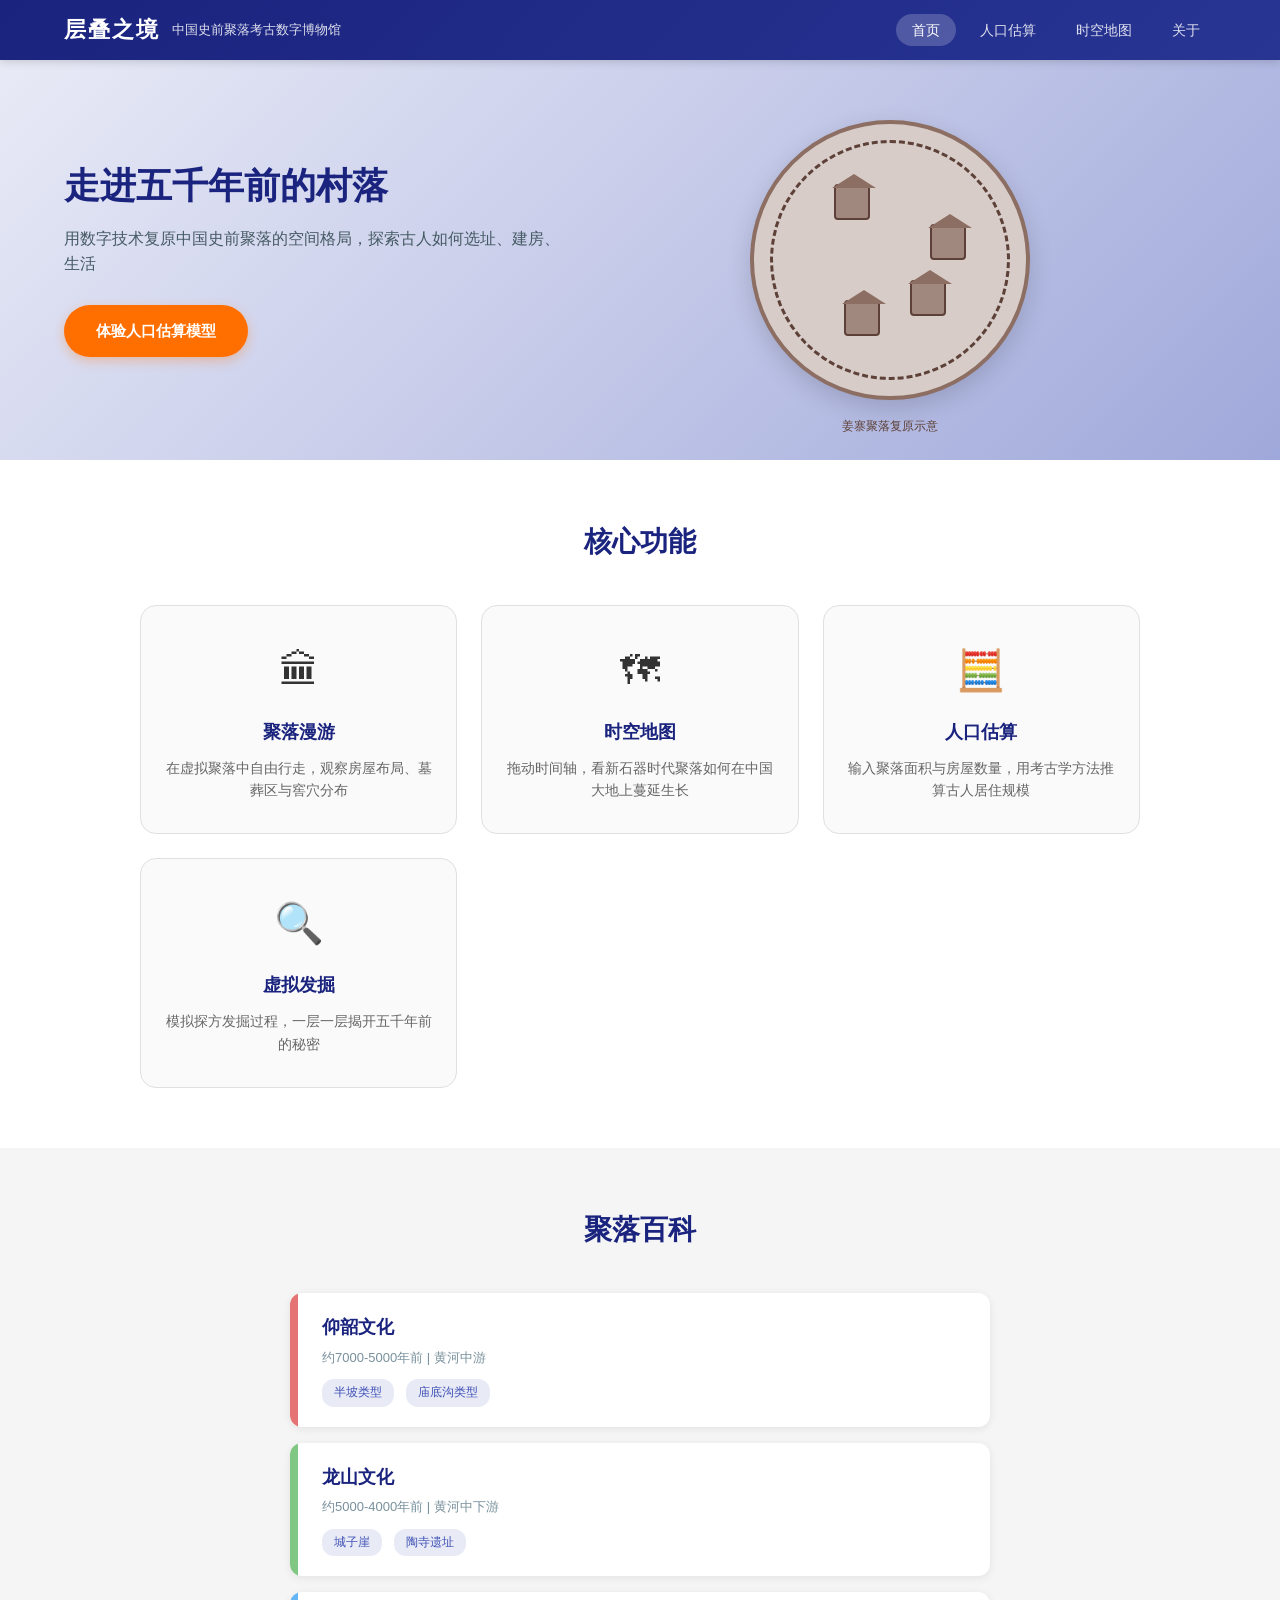
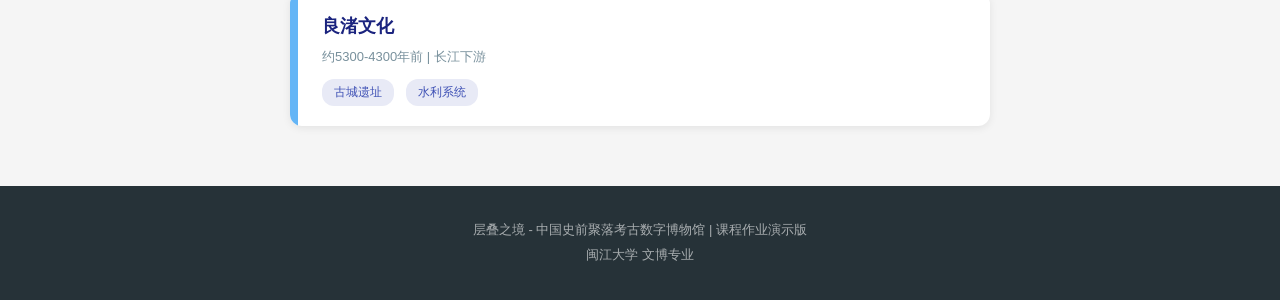
==== index.html @ 1d3eeca7 "Add files via upload 上传完整网站文件10.12" ====
<!DOCTYPE html>
<html lang="zh-CN">
<head>
    <meta charset="UTF-8">
    <meta name="viewport" content="width=device-width, initial-scale=1.0">
    <title>层叠之境 - 中国史前聚落考古数字博物馆</title>
    <link rel="stylesheet" href="style.css">
</head>
<body>
    <nav class="navbar">
        <div class="nav-brand">
            <span class="logo">层叠之境</span>
            <span class="subtitle">中国史前聚落考古数字博物馆</span>
        </div>
        <ul class="nav-menu">
            <li><a href="index.html" class="active">首页</a></li>
            <li><a href="calculator.html">人口估算</a></li>
            <li><a href="map.html">时空地图</a></li>
            <li><a href="about.html">关于</a></li>
        </ul>
    </nav>

    <header class="hero">
        <div class="hero-content">
            <h1>走进五千年前的村落</h1>
            <p>用数字技术复原中国史前聚落的空间格局，探索古人如何选址、建房、生活</p>
            <a href="calculator.html" class="btn-primary">体验人口估算模型</a>
        </div>
        <div class="hero-visual">
            <div class="settlement-preview">
                <div class="house h1"></div>
                <div class="house h2"></div>
                <div class="house h3"></div>
                <div class="house h4"></div>
                <div class="moat"></div>
                <div class="label">姜寨聚落复原示意</div>
            </div>
        </div>
    </header>

    <section class="features">
        <h2>核心功能</h2>
        <div class="feature-grid">
            <div class="feature-card">
                <div class="feature-icon">&#x1F3DB;</div>
                <h3>聚落漫游</h3>
                <p>在虚拟聚落中自由行走，观察房屋布局、墓葬区与窖穴分布</p>
            </div>
            <div class="feature-card">
                <div class="feature-icon">&#x1F5FA;</div>
                <h3>时空地图</h3>
                <p>拖动时间轴，看新石器时代聚落如何在中国大地上蔓延生长</p>
            </div>
            <div class="feature-card">
                <div class="feature-icon">&#x1F9EE;</div>
                <h3>人口估算</h3>
                <p>输入聚落面积与房屋数量，用考古学方法推算古人居住规模</p>
            </div>
            <div class="feature-card">
                <div class="feature-icon">&#x1F50D;</div>
                <h3>虚拟发掘</h3>
                <p>模拟探方发掘过程，一层一层揭开五千年前的秘密</p>
            </div>
        </div>
    </section>

    <section class="encyclopedia">
        <h2>聚落百科</h2>
        <div class="culture-list">
            <div class="culture-item">
                <div class="culture-color" style="background:#E57373"></div>
                <div class="culture-info">
                    <h4>仰韶文化</h4>
                    <p>约7000-5000年前 | 黄河中游</p>
                    <span class="tag">半坡类型</span>
                    <span class="tag">庙底沟类型</span>
                </div>
            </div>
            <div class="culture-item">
                <div class="culture-color" style="background:#81C784"></div>
                <div class="culture-info">
                    <h4>龙山文化</h4>
                    <p>约5000-4000年前 | 黄河中下游</p>
                    <span class="tag">城子崖</span>
                    <span class="tag">陶寺遗址</span>
                </div>
            </div>
            <div class="culture-item">
                <div class="culture-color" style="background:#64B5F6"></div>
                <div class="culture-info">
                    <h4>良渚文化</h4>
                    <p>约5300-4300年前 | 长江下游</p>
                    <span class="tag">古城遗址</span>
                    <span class="tag">水利系统</span>
                </div>
            </div>
        </div>
    </section>

    <footer class="footer">
        <p>层叠之境 - 中国史前聚落考古数字博物馆 | 课程作业演示版</p>
        <p>闽江大学 文博专业</p>
    </footer>

    <script src="main.js"></script>
</body>
</html>
---- style.css ----
/* ===== 基础重置 ===== */
* {
    margin: 0;
    padding: 0;
    box-sizing: border-box;
}

body {
    font-family: -apple-system, BlinkMacSystemFont, "Segoe UI", "PingFang SC", "Hiragino Sans GB", "Microsoft YaHei", sans-serif;
    background: #f5f5f5;
    color: #333;
    line-height: 1.6;
}

/* ===== 导航栏 ===== */
.navbar {
    background: linear-gradient(135deg, #1a237e 0%, #283593 100%);
    color: white;
    padding: 0 5%;
    display: flex;
    justify-content: space-between;
    align-items: center;
    height: 60px;
    position: sticky;
    top: 0;
    z-index: 100;
    box-shadow: 0 2px 8px rgba(0,0,0,0.15);
}

.nav-brand {
    display: flex;
    align-items: center;
    gap: 12px;
}

.logo {
    font-size: 22px;
    font-weight: 700;
    letter-spacing: 2px;
}

.subtitle {
    font-size: 13px;
    opacity: 0.85;
    font-weight: 400;
}

.nav-menu {
    display: flex;
    list-style: none;
    gap: 8px;
}

.nav-menu a {
    color: rgba(255,255,255,0.85);
    text-decoration: none;
    padding: 8px 16px;
    border-radius: 20px;
    font-size: 14px;
    transition: all 0.3s;
}

.nav-menu a:hover,
.nav-menu a.active {
    background: rgba(255,255,255,0.2);
    color: white;
}

/* ===== 首页横幅 ===== */
.hero {
    background: linear-gradient(135deg, #e8eaf6 0%, #c5cae9 50%, #9fa8da 100%);
    padding: 60px 5%;
    display: flex;
    justify-content: space-between;
    align-items: center;
    min-height: 400px;
}

.hero-content {
    flex: 1;
    max-width: 500px;
}

.hero-content h1 {
    font-size: 36px;
    color: #1a237e;
    margin-bottom: 16px;
    line-height: 1.3;
}

.hero-content p {
    font-size: 16px;
    color: #455a64;
    margin-bottom: 28px;
}

.btn-primary {
    display: inline-block;
    background: #ff6f00;
    color: white;
    padding: 14px 32px;
    border-radius: 30px;
    text-decoration: none;
    font-size: 15px;
    font-weight: 600;
    transition: all 0.3s;
    box-shadow: 0 4px 12px rgba(255,111,0,0.3);
}

.btn-primary:hover {
    background: #e65100;
    transform: translateY(-2px);
    box-shadow: 0 6px 16px rgba(255,111,0,0.4);
}

/* 聚落预览图 */
.hero-visual {
    flex: 1;
    display: flex;
    justify-content: center;
}

.settlement-preview {
    width: 280px;
    height: 280px;
    background: #d7ccc8;
    border-radius: 50%;
    position: relative;
    border: 4px solid #8d6e63;
    box-shadow: 0 8px 24px rgba(0,0,0,0.15);
}

.moat {
    position: absolute;
    width: 240px;
    height: 240px;
    border: 3px dashed #5d4037;
    border-radius: 50%;
    top: 50%;
    left: 50%;
    transform: translate(-50%, -50%);
}

.house {
    position: absolute;
    width: 36px;
    height: 36px;
    background: #a1887f;
    border-radius: 4px;
    border: 2px solid #5d4037;
}

.house::after {
    content: '';
    position: absolute;
    top: -12px;
    left: -4px;
    width: 0;
    height: 0;
    border-left: 22px solid transparent;
    border-right: 22px solid transparent;
    border-bottom: 14px solid #8d6e63;
}

.h1 { top: 60px; left: 80px; }
.h2 { top: 100px; right: 60px; }
.h3 { bottom: 80px; right: 80px; }
.h4 { bottom: 60px; left: 90px; }

.label {
    position: absolute;
    bottom: -40px;
    left: 50%;
    transform: translateX(-50%);
    font-size: 12px;
    color: #5d4037;
    white-space: nowrap;
}

/* ===== 特色功能 ===== */
.features {
    padding: 60px 5%;
    background: white;
}

.features h2 {
    text-align: center;
    font-size: 28px;
    color: #1a237e;
    margin-bottom: 40px;
}

.feature-grid {
    display: grid;
    grid-template-columns: repeat(auto-fit, minmax(240px, 1fr));
    gap: 24px;
    max-width: 1000px;
    margin: 0 auto;
}

.feature-card {
    background: #fafafa;
    border-radius: 16px;
    padding: 32px 24px;
    text-align: center;
    transition: all 0.3s;
    border: 1px solid #e0e0e0;
}

.feature-card:hover {
    transform: translateY(-4px);
    box-shadow: 0 8px 24px rgba(0,0,0,0.1);
}

.feature-icon {
    font-size: 40px;
    margin-bottom: 16px;
}

.feature-card h3 {
    font-size: 18px;
    color: #1a237e;
    margin-bottom: 10px;
}

.feature-card p {
    font-size: 14px;
    color: #666;
}

/* ===== 聚落百科 ===== */
.encyclopedia {
    padding: 60px 5%;
    background: #f5f5f5;
}

.encyclopedia h2 {
    text-align: center;
    font-size: 28px;
    color: #1a237e;
    margin-bottom: 40px;
}

.culture-list {
    max-width: 700px;
    margin: 0 auto;
    display: flex;
    flex-direction: column;
    gap: 16px;
}

.culture-item {
    display: flex;
    background: white;
    border-radius: 12px;
    overflow: hidden;
    box-shadow: 0 2px 8px rgba(0,0,0,0.08);
}

.culture-color {
    width: 8px;
    min-height: 100%;
}

.culture-info {
    padding: 20px 24px;
    flex: 1;
}

.culture-info h4 {
    font-size: 18px;
    color: #1a237e;
    margin-bottom: 6px;
}

.culture-info p {
    font-size: 13px;
    color: #78909c;
    margin-bottom: 10px;
}

.tag {
    display: inline-block;
    background: #e8eaf6;
    color: #3f51b5;
    padding: 4px 12px;
    border-radius: 12px;
    font-size: 12px;
    margin-right: 8px;
}

/* ===== 页脚 ===== */
.footer {
    background: #263238;
    color: rgba(255,255,255,0.6);
    text-align: center;
    padding: 30px 5%;
    font-size: 13px;
}

.footer p {
    margin: 4px 0;
}

/* ===== 计算器页面 ===== */
.calculator-page {
    padding: 40px 5%;
    max-width: 1200px;
    margin: 0 auto;
}

.calc-header {
    text-align: center;
    margin-bottom: 40px;
}

.calc-header h1 {
    font-size: 28px;
    color: #1a237e;
    margin-bottom: 10px;
}

.calc-header p {
    color: #78909c;
    font-size: 15px;
}

.calc-container {
    display: grid;
    grid-template-columns: 1fr 1.5fr;
    gap: 32px;
}

.input-panel,
.result-panel {
    background: white;
    border-radius: 16px;
    padding: 28px;
    box-shadow: 0 2px 12px rgba(0,0,0,0.08);
}

.input-panel h3,
.result-panel h3 {
    font-size: 18px;
    color: #1a237e;
    margin-bottom: 20px;
    padding-bottom: 12px;
    border-bottom: 2px solid #e8eaf6;
}

.input-group {
    margin-bottom: 20px;
}

.input-group label {
    display: block;
    font-size: 14px;
    color: #455a64;
    margin-bottom: 6px;
    font-weight: 500;
}

.input-group input {
    width: 100%;
    padding: 12px 16px;
    border: 2px solid #e0e0e0;
    border-radius: 10px;
    font-size: 15px;
    transition: border-color 0.3s;
}

.input-group input:focus {
    outline: none;
    border-color: #3f51b5;
}

.hint {
    display: block;
    font-size: 12px;
    color: #9e9e9e;
    margin-top: 4px;
}

.btn-calculate,
.btn-reset {
    width: 100%;
    padding: 14px;
    border: none;
    border-radius: 10px;
    font-size: 15px;
    font-weight: 600;
    cursor: pointer;
    transition: all 0.3s;
    margin-bottom: 10px;
}

.btn-calculate {
    background: #ff6f00;
    color: white;
}

.btn-calculate:hover {
    background: #e65100;
}

.btn-reset {
    background: #eceff1;
    color: #546e7a;
}

.btn-reset:hover {
    background: #cfd8dc;
}

/* 结果卡片 */
.result-cards {
    display: grid;
    grid-template-columns: repeat(3, 1fr);
    gap: 16px;
    margin-bottom: 24px;
}

.result-card {
    background: #f5f5f5;
    border-radius: 12px;
    padding: 20px;
    text-align: center;
}

.result-card.main {
    background: linear-gradient(135deg, #3f51b5, #5c6bc0);
    color: white;
}

.result-label {
    font-size: 12px;
    opacity: 0.8;
    margin-bottom: 8px;
}

.result-value {
    font-size: 32px;
    font-weight: 700;
    margin-bottom: 4px;
}

.result-unit {
    font-size: 13px;
    opacity: 0.7;
}

/* 方法对比表 */
.method-comparison {
    margin-bottom: 24px;
}

.method-comparison h4 {
    font-size: 15px;
    color: #1a237e;
    margin-bottom: 12px;
}

.compare-table {
    width: 100%;
    border-collapse: collapse;
    font-size: 13px;
}

.compare-table th,
.compare-table td {
    padding: 10px 12px;
    text-align: left;
    border-bottom: 1px solid #e0e0e0;
}

.compare-table th {
    background: #e8eaf6;
    color: #1a237e;
    font-weight: 600;
}

.compare-table td.highlight {
    color: #ff6f00;
    font-weight: 700;
}

/* 参考案例 */
.reference-info h4 {
    font-size: 15px;
    color: #1a237e;
    margin-bottom: 12px;
}

.case-item {
    background: #fafafa;
    padding: 14px 16px;
    border-radius: 10px;
    margin-bottom: 10px;
    font-size: 13px;
    line-height: 1.8;
}

.case-item strong {
    color: #1a237e;
}

/* ===== 地图页面 ===== */
.map-page {
    padding: 40px 5%;
}

.map-header {
    text-align: center;
    margin-bottom: 30px;
}

.map-header h1 {
    font-size: 28px;
    color: #1a237e;
    margin-bottom: 10px;
}

.map-header p {
    color: #78909c;
}

.map-container {
    display: grid;
    grid-template-columns: 1fr 200px;
    gap: 20px;
    max-width: 1200px;
    margin: 0 auto;
}

.timeline-control {
    grid-column: 1 / -1;
    background: white;
    padding: 20px 24px;
    border-radius: 12px;
    box-shadow: 0 2px 8px rgba(0,0,0,0.08);
}

.timeline-control label {
    display: block;
    font-size: 16px;
    color: #1a237e;
    font-weight: 600;
    margin-bottom: 12px;
}

#timeline {
    width: 100%;
    height: 8px;
    -webkit-appearance: none;
    appearance: none;
    background: #e0e0e0;
    border-radius: 4px;
    outline: none;
}

#timeline::-webkit-slider-thumb {
    -webkit-appearance: none;
    width: 24px;
    height: 24px;
    background: #3f51b5;
    border-radius: 50%;
    cursor: pointer;
}

.timeline-labels {
    display: flex;
    justify-content: space-between;
    margin-top: 8px;
    font-size: 12px;
    color: #78909c;
}

.map-view {
    height: 500px;
    border-radius: 12px;
    box-shadow: 0 2px 8px rgba(0,0,0,0.08);
    background: #e3f2fd;
}

.map-legend {
    background: white;
    padding: 20px;
    border-radius: 12px;
    box-shadow: 0 2px 8px rgba(0,0,0,0.08);
    height: fit-content;
}

.map-legend h4 {
    font-size: 15px;
    color: #1a237e;
    margin-bottom: 16px;
}

.legend-item {
    display: flex;
    align-items: center;
    gap: 10px;
    margin-bottom: 12px;
    font-size: 13px;
}

.legend-dot {
    width: 14px;
    height: 14px;
    border-radius: 50%;
}

.site-info {
    grid-column: 1 / -1;
    background: white;
    padding: 24px;
    border-radius: 12px;
    box-shadow: 0 2px 8px rgba(0,0,0,0.08);
    margin-top: 10px;
    text-align: center;
    color: #78909c;
}

/* ===== 关于页面 ===== */
.about-page {
    padding: 40px 5%;
    max-width: 800px;
    margin: 0 auto;
}

.about-header {
    text-align: center;
    margin-bottom: 40px;
}

.about-header h1 {
    font-size: 28px;
    color: #1a237e;
}

.about-section {
    background: white;
    padding: 28px 32px;
    border-radius: 16px;
    margin-bottom: 20px;
    box-shadow: 0 2px 8px rgba(0,0,0,0.08);
}

.about-section h2 {
    font-size: 18px;
    color: #1a237e;
    margin-bottom: 14px;
}

.about-section p {
    font-size: 14px;
    color: #555;
    margin-bottom: 10px;
}

.tech-stack {
    display: grid;
    grid-template-columns: repeat(2, 1fr);
    gap: 12px;
}

.tech-item {
    display: flex;
    justify-content: space-between;
    padding: 10px 14px;
    background: #f5f5f5;
    border-radius: 8px;
    font-size: 13px;
}

.tech-name {
    font-weight: 600;
    color: #1a237e;
}

.tech-detail {
    color: #78909c;
}

.ref-list {
    list-style: none;
    padding-left: 0;
}

.ref-list li {
    padding: 8px 0;
    border-bottom: 1px solid #eee;
    font-size: 14px;
    color: #555;
}

.ref-list li:last-child {
    border-bottom: none;
}

/* ===== 响应式 ===== */
@media (max-width: 768px) {
    .navbar {
        flex-direction: column;
        height: auto;
        padding: 12px 5%;
    }

    .nav-menu {
        margin-top: 10px;
    }

    .hero {
        flex-direction: column;
        text-align: center;
        padding: 40px 5%;
    }

    .hero-content h1 {
        font-size: 26px;
    }

    .calc-container {
        grid-template-columns: 1fr;
    }

    .result-cards {
        grid-template-columns: 1fr;
    }

    .map-container {
        grid-template-columns: 1fr;
    }

    .tech-stack {
        grid-template-columns: 1fr;
    }
}
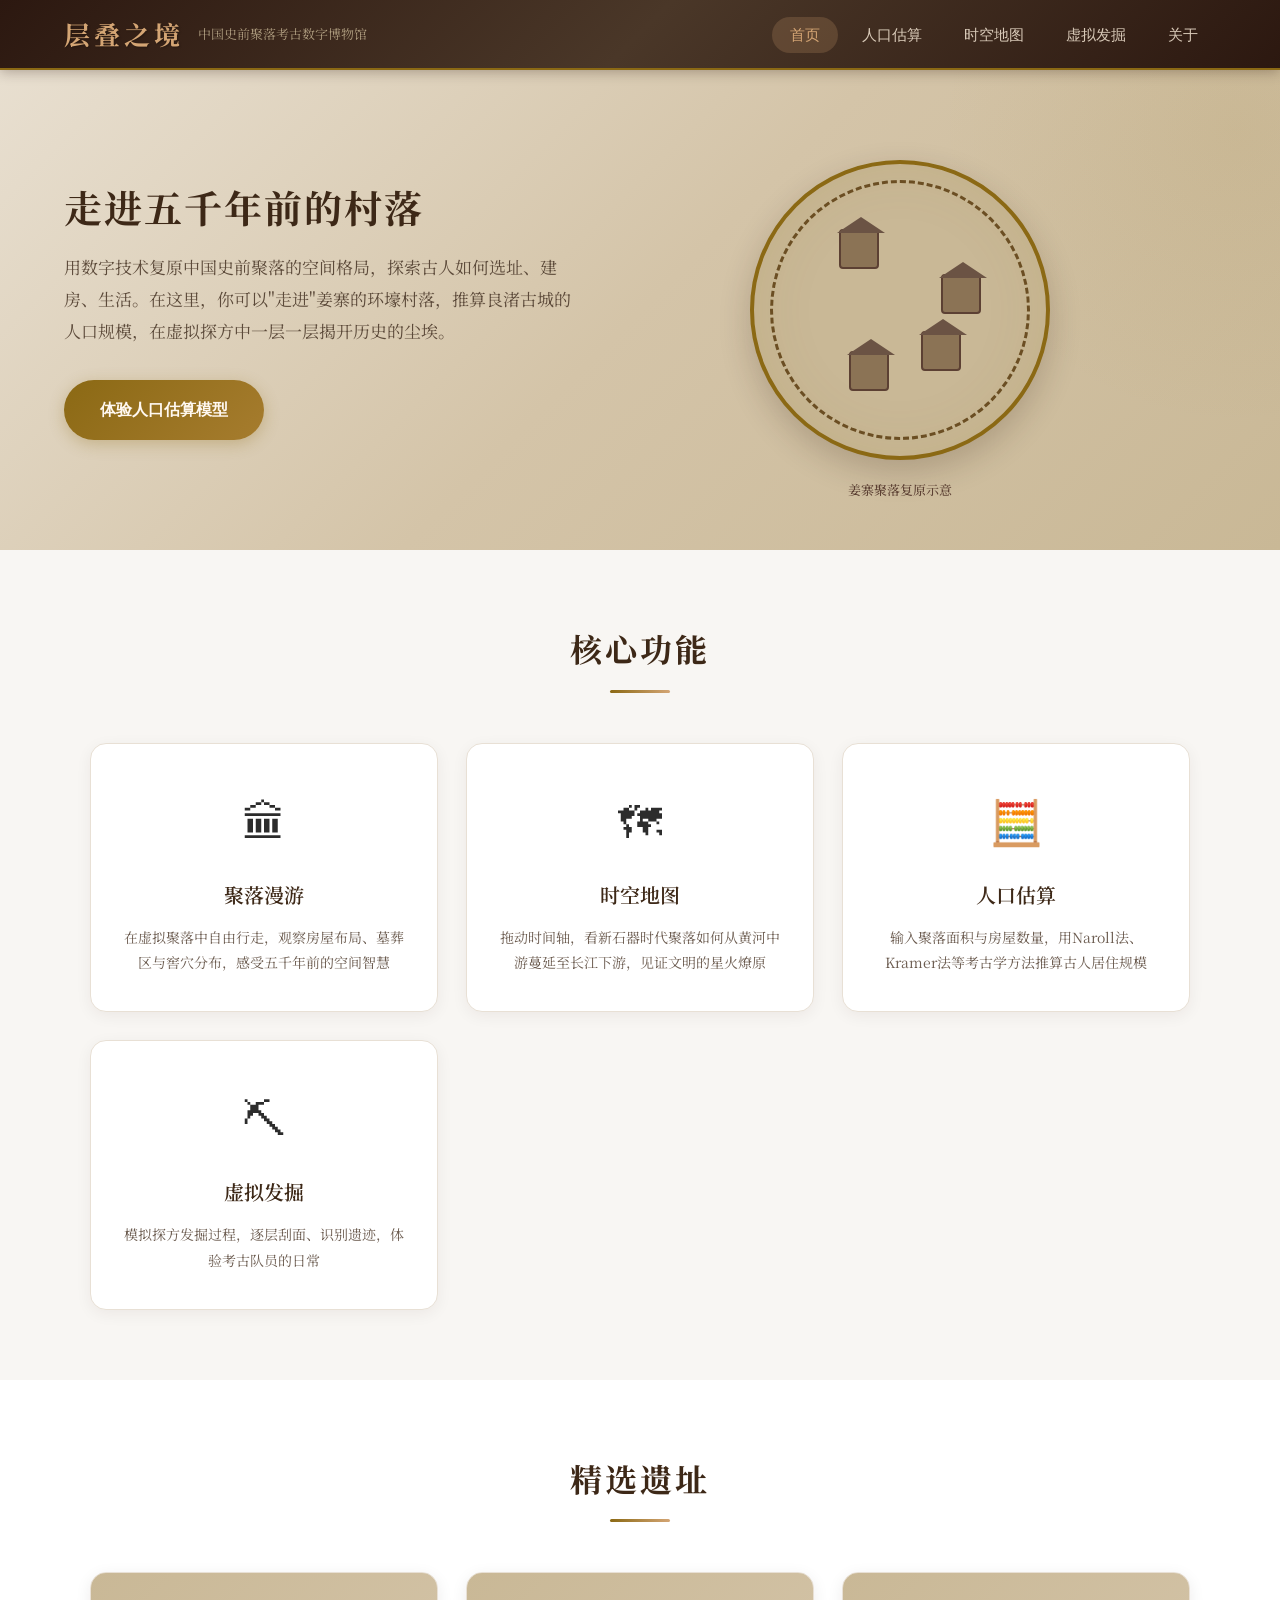
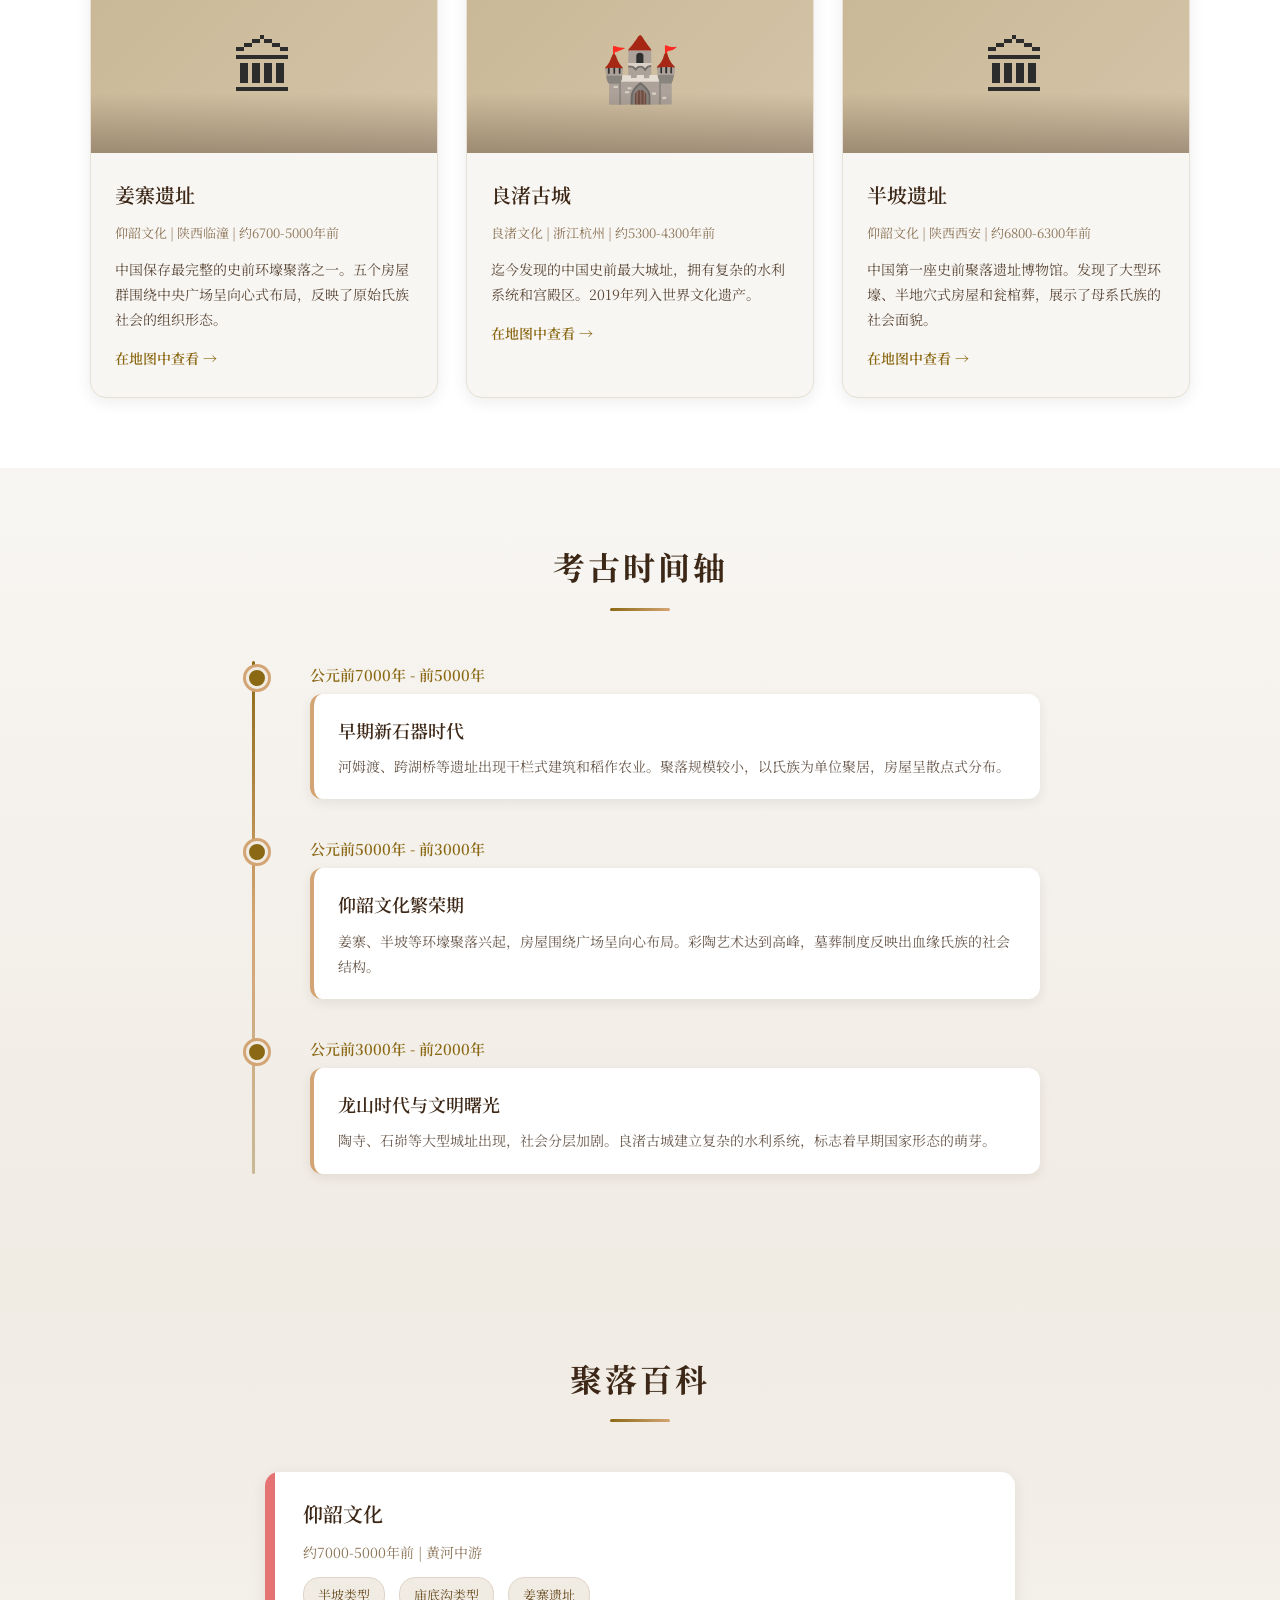
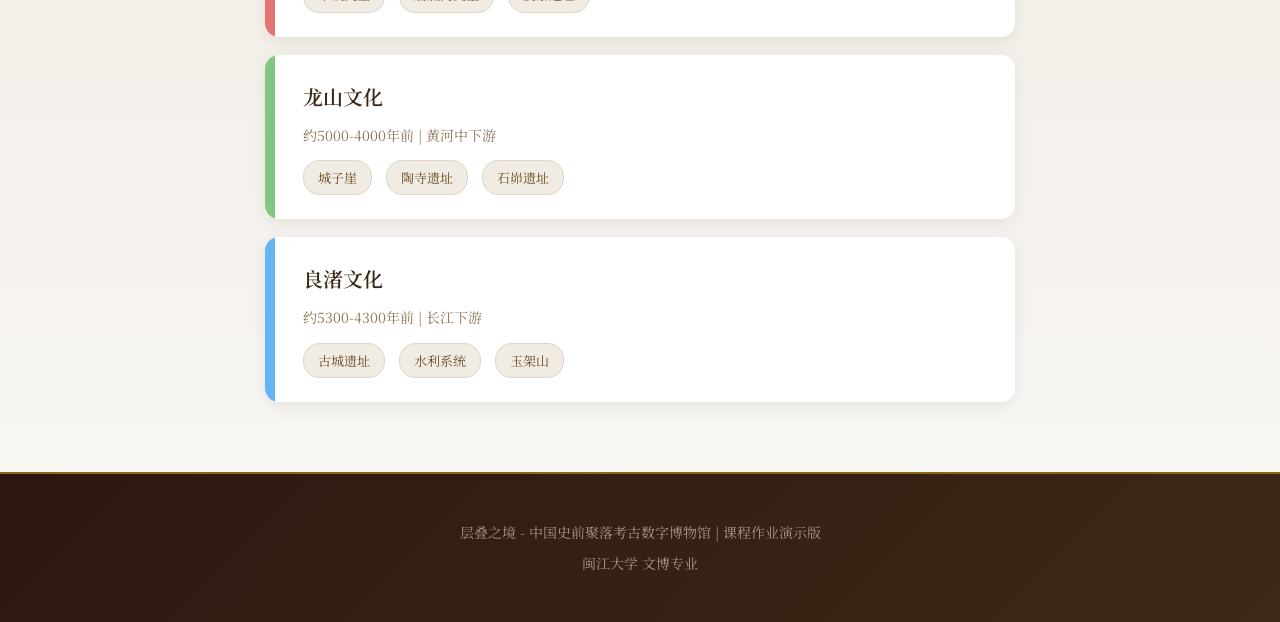
==== commit 8bcb4795: "Add files via upload 更新网站，更改颜色、字体，增加新模块" ====
--- a/index.html
+++ b/index.html
@@ -16,6 +16,7 @@
             <li><a href="index.html" class="active">首页</a></li>
             <li><a href="calculator.html">人口估算</a></li>
             <li><a href="map.html">时空地图</a></li>
+            <li><a href="dig.html">虚拟发掘</a></li>
             <li><a href="about.html">关于</a></li>
         </ul>
     </nav>
@@ -23,7 +24,7 @@
     <header class="hero">
         <div class="hero-content">
             <h1>走进五千年前的村落</h1>
-            <p>用数字技术复原中国史前聚落的空间格局，探索古人如何选址、建房、生活</p>
+            <p>用数字技术复原中国史前聚落的空间格局，探索古人如何选址、建房、生活。在这里，你可以"走进"姜寨的环壕村落，推算良渚古城的人口规模，在虚拟探方中一层一层揭开历史的尘埃。</p>
             <a href="calculator.html" class="btn-primary">体验人口估算模型</a>
         </div>
         <div class="hero-visual">
@@ -44,22 +45,82 @@
             <div class="feature-card">
                 <div class="feature-icon">&#x1F3DB;</div>
                 <h3>聚落漫游</h3>
-                <p>在虚拟聚落中自由行走，观察房屋布局、墓葬区与窖穴分布</p>
+                <p>在虚拟聚落中自由行走，观察房屋布局、墓葬区与窖穴分布，感受五千年前的空间智慧</p>
             </div>
             <div class="feature-card">
                 <div class="feature-icon">&#x1F5FA;</div>
                 <h3>时空地图</h3>
-                <p>拖动时间轴，看新石器时代聚落如何在中国大地上蔓延生长</p>
+                <p>拖动时间轴，看新石器时代聚落如何从黄河中游蔓延至长江下游，见证文明的星火燎原</p>
             </div>
             <div class="feature-card">
                 <div class="feature-icon">&#x1F9EE;</div>
                 <h3>人口估算</h3>
-                <p>输入聚落面积与房屋数量，用考古学方法推算古人居住规模</p>
+                <p>输入聚落面积与房屋数量，用Naroll法、Kramer法等考古学方法推算古人居住规模</p>
             </div>
             <div class="feature-card">
-                <div class="feature-icon">&#x1F50D;</div>
+                <div class="feature-icon">&#x26CF;</div>
                 <h3>虚拟发掘</h3>
-                <p>模拟探方发掘过程，一层一层揭开五千年前的秘密</p>
+                <p>模拟探方发掘过程，逐层刮面、识别遗迹，体验考古队员的日常</p>
+            </div>
+        </div>
+    </section>
+
+    <section class="featured-sites">
+        <h2>精选遗址</h2>
+        <div class="sites-grid">
+            <div class="site-card">
+                <div class="site-image">&#x1F3DB;</div>
+                <div class="site-content">
+                    <h3>姜寨遗址</h3>
+                    <div class="site-meta">仰韶文化 | 陕西临潼 | 约6700-5000年前</div>
+                    <p>中国保存最完整的史前环壕聚落之一。五个房屋群围绕中央广场呈向心式布局，反映了原始氏族社会的组织形态。</p>
+                    <a href="map.html" class="site-link">在地图中查看 &rarr;</a>
+                </div>
+            </div>
+            <div class="site-card">
+                <div class="site-image">&#x1F3F0;</div>
+                <div class="site-content">
+                    <h3>良渚古城</h3>
+                    <div class="site-meta">良渚文化 | 浙江杭州 | 约5300-4300年前</div>
+                    <p>迄今发现的中国史前最大城址，拥有复杂的水利系统和宫殿区。2019年列入世界文化遗产。</p>
+                    <a href="map.html" class="site-link">在地图中查看 &rarr;</a>
+                </div>
+            </div>
+            <div class="site-card">
+                <div class="site-image">&#x1F3DB;</div>
+                <div class="site-content">
+                    <h3>半坡遗址</h3>
+                    <div class="site-meta">仰韶文化 | 陕西西安 | 约6800-6300年前</div>
+                    <p>中国第一座史前聚落遗址博物馆。发现了大型环壕、半地穴式房屋和瓮棺葬，展示了母系氏族的社会面貌。</p>
+                    <a href="map.html" class="site-link">在地图中查看 &rarr;</a>
+                </div>
+            </div>
+        </div>
+    </section>
+
+    <section class="timeline-section">
+        <h2>考古时间轴</h2>
+        <div class="timeline">
+            <div class="timeline-item">
+                <div class="timeline-date">公元前7000年 - 前5000年</div>
+                <div class="timeline-content">
+                    <h4>早期新石器时代</h4>
+                    <p>河姆渡、跨湖桥等遗址出现干栏式建筑和稻作农业。聚落规模较小，以氏族为单位聚居，房屋呈散点式分布。</p>
+                </div>
+            </div>
+            <div class="timeline-item">
+                <div class="timeline-date">公元前5000年 - 前3000年</div>
+                <div class="timeline-content">
+                    <h4>仰韶文化繁荣期</h4>
+                    <p>姜寨、半坡等环壕聚落兴起，房屋围绕广场呈向心布局。彩陶艺术达到高峰，墓葬制度反映出血缘氏族的社会结构。</p>
+                </div>
+            </div>
+            <div class="timeline-item">
+                <div class="timeline-date">公元前3000年 - 前2000年</div>
+                <div class="timeline-content">
+                    <h4>龙山时代与文明曙光</h4>
+                    <p>陶寺、石峁等大型城址出现，社会分层加剧。良渚古城建立复杂的水利系统，标志着早期国家形态的萌芽。</p>
+                </div>
             </div>
         </div>
     </section>
@@ -67,33 +128,36 @@
     <section class="encyclopedia">
         <h2>聚落百科</h2>
         <div class="culture-list">
-            <div class="culture-item">
+            <a href="map.html" class="culture-item">
                 <div class="culture-color" style="background:#E57373"></div>
                 <div class="culture-info">
                     <h4>仰韶文化</h4>
                     <p>约7000-5000年前 | 黄河中游</p>
                     <span class="tag">半坡类型</span>
                     <span class="tag">庙底沟类型</span>
+                    <span class="tag">姜寨遗址</span>
                 </div>
-            </div>
-            <div class="culture-item">
+            </a>
+            <a href="map.html" class="culture-item">
                 <div class="culture-color" style="background:#81C784"></div>
                 <div class="culture-info">
                     <h4>龙山文化</h4>
                     <p>约5000-4000年前 | 黄河中下游</p>
                     <span class="tag">城子崖</span>
                     <span class="tag">陶寺遗址</span>
+                    <span class="tag">石峁遗址</span>
                 </div>
-            </div>
-            <div class="culture-item">
+            </a>
+            <a href="map.html" class="culture-item">
                 <div class="culture-color" style="background:#64B5F6"></div>
                 <div class="culture-info">
                     <h4>良渚文化</h4>
                     <p>约5300-4300年前 | 长江下游</p>
                     <span class="tag">古城遗址</span>
                     <span class="tag">水利系统</span>
+                    <span class="tag">玉架山</span>
                 </div>
-            </div>
+            </a>
         </div>
     </section>
 
--- a/style.css
+++ b/style.css
@@ -1,3 +1,6 @@
+/* ===== 字体引入 ===== */
+@import url('https://fonts.googleapis.com/css2?family=Noto+Serif+SC:wght@400;500;600;700&display=swap');
+
 /* ===== 基础重置 ===== */
 * {
     margin: 0;
@@ -6,111 +9,137 @@
 }
 
 body {
-    font-family: -apple-system, BlinkMacSystemFont, "Segoe UI", "PingFang SC", "Hiragino Sans GB", "Microsoft YaHei", sans-serif;
-    background: #f5f5f5;
-    color: #333;
-    line-height: 1.6;
+    font-family: "STZhongsong", "华文中宋", "Noto Serif SC", "SimSun", serif;
+    background: #f8f6f3;
+    color: #2c2c2c;
+    line-height: 1.8;
 }
 
 /* ===== 导航栏 ===== */
 .navbar {
-    background: linear-gradient(135deg, #1a237e 0%, #283593 100%);
-    color: white;
+    background: linear-gradient(135deg, #2c1810 0%, #4a3728 50%, #2c1810 100%);
+    color: #f5e6d3;
     padding: 0 5%;
     display: flex;
     justify-content: space-between;
     align-items: center;
-    height: 60px;
+    height: 70px;
     position: sticky;
     top: 0;
     z-index: 100;
-    box-shadow: 0 2px 8px rgba(0,0,0,0.15);
+    box-shadow: 0 2px 12px rgba(44,24,16,0.3);
+    border-bottom: 2px solid #8b6914;
 }
 
 .nav-brand {
     display: flex;
     align-items: center;
-    gap: 12px;
+    gap: 14px;
 }
 
 .logo {
-    font-size: 22px;
+    font-size: 26px;
+    font-weight: 700;
+    letter-spacing: 4px;
+    color: #d4a574;
+    text-shadow: 1px 1px 2px rgba(0,0,0,0.3);
+}
+
+.subtitle {
+    font-size: 13px;
+    opacity: 0.8;
+    font-weight: 400;
+    color: #c9b896;
+}
+
+.nav-menu {
+    display: flex;
+    list-style: none;
+    gap: 6px;
+}
+
+.nav-menu a {
+    color: rgba(245,230,211,0.85);
+    text-decoration: none;
+    padding: 10px 18px;
+    border-radius: 24px;
+    font-size: 15px;
+    transition: all 0.3s;
+    font-family: "STZhongsong", "华文中宋", serif;
+}
+
+.nav-menu a:hover,
+.nav-menu a.active {
+    background: rgba(212,165,116,0.2);
+    color: #d4a574;
+}
+
+/* ===== 首页横幅 ===== */
+.hero {
+    background: linear-gradient(135deg, #e8dfd0 0%, #d4c4a8 50%, #c9b896 100%);
+    padding: 70px 5%;
+    display: flex;
+    justify-content: space-between;
+    align-items: center;
+    min-height: 480px;
+    position: relative;
+    overflow: hidden;
+}
+
+.hero::before {
+    content: '';
+    position: absolute;
+    top: -50%;
+    right: -20%;
+    width: 600px;
+    height: 600px;
+    background: radial-gradient(circle, rgba(139,105,20,0.08) 0%, transparent 70%);
+    border-radius: 50%;
+}
+
+.hero-content {
+    flex: 1;
+    max-width: 520px;
+    position: relative;
+    z-index: 1;
+}
+
+.hero-content h1 {
+    font-size: 38px;
+    color: #3d2817;
+    margin-bottom: 18px;
+    line-height: 1.4;
     font-weight: 700;
     letter-spacing: 2px;
 }
 
-.subtitle {
-    font-size: 13px;
-    opacity: 0.85;
-    font-weight: 400;
-}
-
-.nav-menu {
-    display: flex;
-    list-style: none;
-    gap: 8px;
-}
-
-.nav-menu a {
-    color: rgba(255,255,255,0.85);
-    text-decoration: none;
-    padding: 8px 16px;
-    border-radius: 20px;
-    font-size: 14px;
-    transition: all 0.3s;
-}
-
-.nav-menu a:hover,
-.nav-menu a.active {
-    background: rgba(255,255,255,0.2);
-    color: white;
-}
-
-/* ===== 首页横幅 ===== */
-.hero {
-    background: linear-gradient(135deg, #e8eaf6 0%, #c5cae9 50%, #9fa8da 100%);
-    padding: 60px 5%;
-    display: flex;
-    justify-content: space-between;
-    align-items: center;
-    min-height: 400px;
-}
-
-.hero-content {
-    flex: 1;
-    max-width: 500px;
-}
-
-.hero-content h1 {
-    font-size: 36px;
-    color: #1a237e;
-    margin-bottom: 16px;
-    line-height: 1.3;
-}
-
 .hero-content p {
-    font-size: 16px;
-    color: #455a64;
-    margin-bottom: 28px;
+    font-size: 17px;
+    color: #5c4a3a;
+    margin-bottom: 32px;
+    line-height: 1.9;
 }
 
 .btn-primary {
     display: inline-block;
-    background: #ff6f00;
-    color: white;
-    padding: 14px 32px;
+    background: linear-gradient(135deg, #8b6914, #a67c2e);
+    color: #fff8f0;
+    padding: 16px 36px;
     border-radius: 30px;
     text-decoration: none;
-    font-size: 15px;
+    font-size: 16px;
     font-weight: 600;
     transition: all 0.3s;
-    box-shadow: 0 4px 12px rgba(255,111,0,0.3);
+    box-shadow: 0 4px 16px rgba(139,105,20,0.3);
+    border: none;
+    cursor: pointer;
+    font-family: "STZhongsong", "华文中宋", serif;
 }
 
 .btn-primary:hover {
-    background: #e65100;
+    background: linear-gradient(135deg, #a67c2e, #c49a3b);
     transform: translateY(-2px);
-    box-shadow: 0 6px 16px rgba(255,111,0,0.4);
+    box-shadow: 0 6px 20px rgba(139,105,20,0.4);
 }
 
 /* 聚落预览图 */
@@ -118,23 +147,25 @@
     flex: 1;
     display: flex;
     justify-content: center;
+    position: relative;
+    z-index: 1;
 }
 
 .settlement-preview {
-    width: 280px;
-    height: 280px;
-    background: #d7ccc8;
+    width: 300px;
+    height: 300px;
+    background: #c9b896;
     border-radius: 50%;
     position: relative;
-    border: 4px solid #8d6e63;
-    box-shadow: 0 8px 24px rgba(0,0,0,0.15);
+    border: 4px solid #8b6914;
+    box-shadow: 0 12px 32px rgba(44,24,16,0.2), inset 0 0 60px rgba(139,105,20,0.1);
 }
 
 .moat {
     position: absolute;
-    width: 240px;
-    height: 240px;
-    border: 3px dashed #5d4037;
+    width: 260px;
+    height: 260px;
+    border: 3px dashed #6b4e23;
     border-radius: 50%;
     top: 50%;
     left: 50%;
@@ -143,409 +174,663 @@
 
 .house {
     position: absolute;
-    width: 36px;
-    height: 36px;
-    background: #a1887f;
+    width: 40px;
+    height: 40px;
+    background: #8b7355;
     border-radius: 4px;
-    border: 2px solid #5d4037;
+    border: 2px solid #5c4033;
 }
 
 .house::after {
     content: '';
     position: absolute;
-    top: -12px;
+    top: -14px;
     left: -4px;
     width: 0;
     height: 0;
-    border-left: 22px solid transparent;
-    border-right: 22px solid transparent;
-    border-bottom: 14px solid #8d6e63;
-}
-
-.h1 { top: 60px; left: 80px; }
-.h2 { top: 100px; right: 60px; }
-.h3 { bottom: 80px; right: 80px; }
-.h4 { bottom: 60px; left: 90px; }
+    border-left: 24px solid transparent;
+    border-right: 24px solid transparent;
+    border-bottom: 16px solid #6b5344;
+}
+
+.h1 { top: 65px; left: 85px; }
+.h2 { top: 110px; right: 65px; }
+.h3 { bottom: 85px; right: 85px; }
+.h4 { bottom: 65px; left: 95px; }
 
 .label {
     position: absolute;
-    bottom: -40px;
+    bottom: -45px;
     left: 50%;
     transform: translateX(-50%);
-    font-size: 12px;
-    color: #5d4037;
+    font-size: 13px;
+    color: #5c4033;
     white-space: nowrap;
+    font-weight: 500;
 }
 
 /* ===== 特色功能 ===== */
 .features {
-    padding: 60px 5%;
-    background: white;
+    padding: 70px 5%;
+    background: #f8f6f3;
 }
 
 .features h2 {
     text-align: center;
-    font-size: 28px;
-    color: #1a237e;
-    margin-bottom: 40px;
+    font-size: 32px;
+    color: #3d2817;
+    margin-bottom: 50px;
+    font-weight: 700;
+    letter-spacing: 3px;
+    position: relative;
+}
+
+.features h2::after {
+    content: '';
+    display: block;
+    width: 60px;
+    height: 3px;
+    background: linear-gradient(90deg, #8b6914, #d4a574);
+    margin: 12px auto 0;
+    border-radius: 2px;
 }
 
 .feature-grid {
     display: grid;
-    grid-template-columns: repeat(auto-fit, minmax(240px, 1fr));
-    gap: 24px;
-    max-width: 1000px;
+    grid-template-columns: repeat(auto-fit, minmax(260px, 1fr));
+    gap: 28px;
+    max-width: 1100px;
     margin: 0 auto;
 }
 
 .feature-card {
-    background: #fafafa;
+    background: #fff;
     border-radius: 16px;
-    padding: 32px 24px;
+    padding: 36px 28px;
     text-align: center;
-    transition: all 0.3s;
-    border: 1px solid #e0e0e0;
+    transition: all 0.4s;
+    border: 1px solid #e8e0d5;
+    box-shadow: 0 4px 16px rgba(44,24,16,0.06);
 }
 
 .feature-card:hover {
-    transform: translateY(-4px);
-    box-shadow: 0 8px 24px rgba(0,0,0,0.1);
+    transform: translateY(-6px);
+    box-shadow: 0 12px 32px rgba(44,24,16,0.12);
+    border-color: #d4a574;
 }
 
 .feature-icon {
-    font-size: 40px;
-    margin-bottom: 16px;
+    font-size: 44px;
+    margin-bottom: 18px;
 }
 
 .feature-card h3 {
-    font-size: 18px;
-    color: #1a237e;
-    margin-bottom: 10px;
+    font-size: 20px;
+    color: #3d2817;
+    margin-bottom: 12px;
+    font-weight: 600;
 }
 
 .feature-card p {
     font-size: 14px;
-    color: #666;
+    color: #6b5b4f;
+    line-height: 1.8;
 }
 
 /* ===== 聚落百科 ===== */
 .encyclopedia {
-    padding: 60px 5%;
-    background: #f5f5f5;
+    padding: 70px 5%;
+    background: linear-gradient(180deg, #f0ebe3 0%, #f8f6f3 100%);
 }
 
 .encyclopedia h2 {
     text-align: center;
-    font-size: 28px;
-    color: #1a237e;
-    margin-bottom: 40px;
+    font-size: 32px;
+    color: #3d2817;
+    margin-bottom: 50px;
+    font-weight: 700;
+    letter-spacing: 3px;
+}
+
+.encyclopedia h2::after {
+    content: '';
+    display: block;
+    width: 60px;
+    height: 3px;
+    background: linear-gradient(90deg, #8b6914, #d4a574);
+    margin: 12px auto 0;
+    border-radius: 2px;
 }
 
 .culture-list {
-    max-width: 700px;
+    max-width: 750px;
     margin: 0 auto;
     display: flex;
     flex-direction: column;
-    gap: 16px;
+    gap: 18px;
 }
 
 .culture-item {
     display: flex;
-    background: white;
-    border-radius: 12px;
+    background: #fff;
+    border-radius: 14px;
     overflow: hidden;
-    box-shadow: 0 2px 8px rgba(0,0,0,0.08);
+    box-shadow: 0 4px 16px rgba(44,24,16,0.08);
+    transition: all 0.3s;
+    cursor: pointer;
+    text-decoration: none;
+    color: inherit;
+}
+
+.culture-item:hover {
+    transform: translateX(8px);
+    box-shadow: 0 8px 24px rgba(44,24,16,0.12);
 }
 
 .culture-color {
-    width: 8px;
+    width: 10px;
     min-height: 100%;
 }
 
 .culture-info {
-    padding: 20px 24px;
+    padding: 24px 28px;
     flex: 1;
 }
 
 .culture-info h4 {
-    font-size: 18px;
-    color: #1a237e;
-    margin-bottom: 6px;
+    font-size: 20px;
+    color: #3d2817;
+    margin-bottom: 8px;
+    font-weight: 600;
 }
 
 .culture-info p {
-    font-size: 13px;
-    color: #78909c;
-    margin-bottom: 10px;
+    font-size: 14px;
+    color: #8b7355;
+    margin-bottom: 12px;
 }
 
 .tag {
     display: inline-block;
-    background: #e8eaf6;
-    color: #3f51b5;
-    padding: 4px 12px;
+    background: #f0ebe3;
+    color: #6b4e23;
+    padding: 5px 14px;
+    border-radius: 16px;
+    font-size: 13px;
+    margin-right: 10px;
+    border: 1px solid #e0d5c8;
+}
+
+/* ===== 新板块：精选遗址 ===== */
+.featured-sites {
+    padding: 70px 5%;
+    background: #fff;
+}
+
+.featured-sites h2 {
+    text-align: center;
+    font-size: 32px;
+    color: #3d2817;
+    margin-bottom: 50px;
+    font-weight: 700;
+    letter-spacing: 3px;
+}
+
+.featured-sites h2::after {
+    content: '';
+    display: block;
+    width: 60px;
+    height: 3px;
+    background: linear-gradient(90deg, #8b6914, #d4a574);
+    margin: 12px auto 0;
+    border-radius: 2px;
+}
+
+.sites-grid {
+    display: grid;
+    grid-template-columns: repeat(auto-fit, minmax(300px, 1fr));
+    gap: 28px;
+    max-width: 1100px;
+    margin: 0 auto;
+}
+
+.site-card {
+    background: #f8f6f3;
+    border-radius: 16px;
+    overflow: hidden;
+    box-shadow: 0 4px 16px rgba(44,24,16,0.08);
+    transition: all 0.4s;
+    border: 1px solid #e8e0d5;
+}
+
+.site-card:hover {
+    transform: translateY(-6px);
+    box-shadow: 0 12px 32px rgba(44,24,16,0.15);
+}
+
+.site-image {
+    height: 180px;
+    background: linear-gradient(135deg, #c9b896, #d4c4a8);
+    display: flex;
+    align-items: center;
+    justify-content: center;
+    font-size: 64px;
+    position: relative;
+}
+
+.site-image::after {
+    content: '';
+    position: absolute;
+    bottom: 0;
+    left: 0;
+    right: 0;
+    height: 60px;
+    background: linear-gradient(transparent, rgba(44,24,16,0.3));
+}
+
+.site-content {
+    padding: 24px;
+}
+
+.site-content h3 {
+    font-size: 20px;
+    color: #3d2817;
+    margin-bottom: 8px;
+    font-weight: 600;
+}
+
+.site-content .site-meta {
+    font-size: 13px;
+    color: #8b7355;
+    margin-bottom: 12px;
+}
+
+.site-content p {
+    font-size: 14px;
+    color: #5c4a3a;
+    line-height: 1.8;
+}
+
+.site-link {
+    display: inline-block;
+    margin-top: 14px;
+    color: #8b6914;
+    text-decoration: none;
+    font-size: 14px;
+    font-weight: 600;
+    transition: color 0.3s;
+}
+
+.site-link:hover {
+    color: #a67c2e;
+}
+
+/* ===== 新板块：考古时间轴 ===== */
+.timeline-section {
+    padding: 70px 5%;
+    background: linear-gradient(180deg, #f8f6f3 0%, #f0ebe3 100%);
+}
+
+.timeline-section h2 {
+    text-align: center;
+    font-size: 32px;
+    color: #3d2817;
+    margin-bottom: 50px;
+    font-weight: 700;
+    letter-spacing: 3px;
+}
+
+.timeline-section h2::after {
+    content: '';
+    display: block;
+    width: 60px;
+    height: 3px;
+    background: linear-gradient(90deg, #8b6914, #d4a574);
+    margin: 12px auto 0;
+    border-radius: 2px;
+}
+
+.timeline {
+    max-width: 800px;
+    margin: 0 auto;
+    position: relative;
+    padding-left: 40px;
+}
+
+.timeline::before {
+    content: '';
+    position: absolute;
+    left: 12px;
+    top: 0;
+    bottom: 0;
+    width: 3px;
+    background: linear-gradient(180deg, #8b6914, #d4a574, #c9b896);
+    border-radius: 2px;
+}
+
+.timeline-item {
+    position: relative;
+    margin-bottom: 36px;
+    padding-left: 30px;
+}
+
+.timeline-item::before {
+    content: '';
+    position: absolute;
+    left: -34px;
+    top: 6px;
+    width: 16px;
+    height: 16px;
+    background: #8b6914;
+    border-radius: 50%;
+    border: 3px solid #f0ebe3;
+    box-shadow: 0 0 0 3px #d4a574;
+}
+
+.timeline-date {
+    font-size: 15px;
+    color: #8b6914;
+    font-weight: 600;
+    margin-bottom: 6px;
+}
+
+.timeline-content {
+    background: #fff;
+    padding: 20px 24px;
     border-radius: 12px;
-    font-size: 12px;
-    margin-right: 8px;
+    box-shadow: 0 4px 12px rgba(44,24,16,0.08);
+    border-left: 4px solid #d4a574;
+}
+
+.timeline-content h4 {
+    font-size: 18px;
+    color: #3d2817;
+    margin-bottom: 8px;
+    font-weight: 600;
+}
+
+.timeline-content p {
+    font-size: 14px;
+    color: #6b5b4f;
+    line-height: 1.8;
 }
 
 /* ===== 页脚 ===== */
 .footer {
-    background: #263238;
-    color: rgba(255,255,255,0.6);
+    background: linear-gradient(135deg, #2c1810 0%, #3d2817 100%);
+    color: rgba(245,230,211,0.6);
     text-align: center;
-    padding: 30px 5%;
-    font-size: 13px;
+    padding: 40px 5%;
+    font-size: 14px;
+    border-top: 2px solid #8b6914;
 }
 
 .footer p {
-    margin: 4px 0;
+    margin: 6px 0;
 }
 
 /* ===== 计算器页面 ===== */
 .calculator-page {
-    padding: 40px 5%;
+    padding: 50px 5%;
     max-width: 1200px;
     margin: 0 auto;
 }
 
 .calc-header {
     text-align: center;
-    margin-bottom: 40px;
+    margin-bottom: 50px;
 }
 
 .calc-header h1 {
-    font-size: 28px;
-    color: #1a237e;
-    margin-bottom: 10px;
+    font-size: 32px;
+    color: #3d2817;
+    margin-bottom: 12px;
+    font-weight: 700;
+    letter-spacing: 2px;
 }
 
 .calc-header p {
-    color: #78909c;
-    font-size: 15px;
+    color: #8b7355;
+    font-size: 16px;
 }
 
 .calc-container {
     display: grid;
     grid-template-columns: 1fr 1.5fr;
-    gap: 32px;
+    gap: 36px;
 }
 
 .input-panel,
 .result-panel {
-    background: white;
-    border-radius: 16px;
-    padding: 28px;
-    box-shadow: 0 2px 12px rgba(0,0,0,0.08);
+    background: #fff;
+    border-radius: 18px;
+    padding: 32px;
+    box-shadow: 0 4px 20px rgba(44,24,16,0.08);
+    border: 1px solid #e8e0d5;
 }
 
 .input-panel h3,
 .result-panel h3 {
-    font-size: 18px;
-    color: #1a237e;
-    margin-bottom: 20px;
-    padding-bottom: 12px;
-    border-bottom: 2px solid #e8eaf6;
+    font-size: 20px;
+    color: #3d2817;
+    margin-bottom: 24px;
+    padding-bottom: 14px;
+    border-bottom: 2px solid #e8e0d5;
+    font-weight: 600;
 }
 
 .input-group {
-    margin-bottom: 20px;
+    margin-bottom: 24px;
 }
 
 .input-group label {
     display: block;
-    font-size: 14px;
-    color: #455a64;
-    margin-bottom: 6px;
-    font-weight: 500;
+    font-size: 15px;
+    color: #5c4a3a;
+    margin-bottom: 8px;
+    font-weight: 600;
 }
 
 .input-group input {
     width: 100%;
-    padding: 12px 16px;
-    border: 2px solid #e0e0e0;
-    border-radius: 10px;
-    font-size: 15px;
+    padding: 14px 18px;
+    border: 2px solid #e0d5c8;
+    border-radius: 12px;
+    font-size: 16px;
     transition: border-color 0.3s;
+    font-family: "STZhongsong", "华文中宋", serif;
+    background: #faf8f5;
 }
 
 .input-group input:focus {
     outline: none;
-    border-color: #3f51b5;
+    border-color: #8b6914;
+    background: #fff;
 }
 
 .hint {
     display: block;
-    font-size: 12px;
-    color: #9e9e9e;
-    margin-top: 4px;
+    font-size: 13px;
+    color: #a09080;
+    margin-top: 6px;
 }
 
 .btn-calculate,
 .btn-reset {
     width: 100%;
-    padding: 14px;
+    padding: 16px;
     border: none;
-    border-radius: 10px;
-    font-size: 15px;
+    border-radius: 12px;
+    font-size: 16px;
     font-weight: 600;
     cursor: pointer;
     transition: all 0.3s;
-    margin-bottom: 10px;
+    margin-bottom: 12px;
+    font-family: "STZhongsong", "华文中宋", serif;
 }
 
 .btn-calculate {
-    background: #ff6f00;
-    color: white;
+    background: linear-gradient(135deg, #8b6914, #a67c2e);
+    color: #fff8f0;
 }
 
 .btn-calculate:hover {
-    background: #e65100;
+    background: linear-gradient(135deg, #a67c2e, #c49a3b);
+    transform: translateY(-2px);
+    box-shadow: 0 6px 20px rgba(139,105,20,0.3);
 }
 
 .btn-reset {
-    background: #eceff1;
-    color: #546e7a;
+    background: #f0ebe3;
+    color: #6b5b4f;
 }
 
 .btn-reset:hover {
-    background: #cfd8dc;
+    background: #e0d5c8;
 }
 
 /* 结果卡片 */
 .result-cards {
     display: grid;
     grid-template-columns: repeat(3, 1fr);
-    gap: 16px;
-    margin-bottom: 24px;
+    gap: 18px;
+    margin-bottom: 28px;
 }
 
 .result-card {
-    background: #f5f5f5;
-    border-radius: 12px;
-    padding: 20px;
+    background: #f8f6f3;
+    border-radius: 14px;
+    padding: 24px;
     text-align: center;
+    border: 1px solid #e8e0d5;
 }
 
 .result-card.main {
-    background: linear-gradient(135deg, #3f51b5, #5c6bc0);
-    color: white;
+    background: linear-gradient(135deg, #8b6914, #a67c2e);
+    color: #fff8f0;
+    border: none;
 }
 
 .result-label {
-    font-size: 12px;
-    opacity: 0.8;
-    margin-bottom: 8px;
+    font-size: 13px;
+    opacity: 0.85;
+    margin-bottom: 10px;
 }
 
 .result-value {
-    font-size: 32px;
+    font-size: 36px;
     font-weight: 700;
-    margin-bottom: 4px;
+    margin-bottom: 6px;
 }
 
 .result-unit {
-    font-size: 13px;
-    opacity: 0.7;
+    font-size: 14px;
+    opacity: 0.75;
 }
 
 /* 方法对比表 */
 .method-comparison {
-    margin-bottom: 24px;
+    margin-bottom: 28px;
 }
 
 .method-comparison h4 {
-    font-size: 15px;
-    color: #1a237e;
-    margin-bottom: 12px;
+    font-size: 16px;
+    color: #3d2817;
+    margin-bottom: 14px;
+    font-weight: 600;
 }
 
 .compare-table {
     width: 100%;
     border-collapse: collapse;
-    font-size: 13px;
+    font-size: 14px;
 }
 
 .compare-table th,
 .compare-table td {
-    padding: 10px 12px;
+    padding: 12px 14px;
     text-align: left;
-    border-bottom: 1px solid #e0e0e0;
+    border-bottom: 1px solid #e0d5c8;
 }
 
 .compare-table th {
-    background: #e8eaf6;
-    color: #1a237e;
+    background: #f0ebe3;
+    color: #3d2817;
     font-weight: 600;
 }
 
 .compare-table td.highlight {
-    color: #ff6f00;
+    color: #8b6914;
     font-weight: 700;
 }
 
 /* 参考案例 */
 .reference-info h4 {
-    font-size: 15px;
-    color: #1a237e;
+    font-size: 16px;
+    color: #3d2817;
+    margin-bottom: 14px;
+    font-weight: 600;
+}
+
+.case-item {
+    background: #faf8f5;
+    padding: 16px 18px;
+    border-radius: 12px;
     margin-bottom: 12px;
-}
-
-.case-item {
-    background: #fafafa;
-    padding: 14px 16px;
-    border-radius: 10px;
-    margin-bottom: 10px;
-    font-size: 13px;
-    line-height: 1.8;
+    font-size: 14px;
+    line-height: 1.9;
+    border: 1px solid #e8e0d5;
 }
 
 .case-item strong {
-    color: #1a237e;
+    color: #3d2817;
 }
 
 /* ===== 地图页面 ===== */
 .map-page {
-    padding: 40px 5%;
+    padding: 50px 5%;
 }
 
 .map-header {
     text-align: center;
-    margin-bottom: 30px;
+    margin-bottom: 36px;
 }
 
 .map-header h1 {
-    font-size: 28px;
-    color: #1a237e;
-    margin-bottom: 10px;
+    font-size: 32px;
+    color: #3d2817;
+    margin-bottom: 12px;
+    font-weight: 700;
+    letter-spacing: 2px;
 }
 
 .map-header p {
-    color: #78909c;
+    color: #8b7355;
 }
 
 .map-container {
     display: grid;
-    grid-template-columns: 1fr 200px;
-    gap: 20px;
+    grid-template-columns: 1fr 220px;
+    gap: 24px;
     max-width: 1200px;
     margin: 0 auto;
 }
 
 .timeline-control {
     grid-column: 1 / -1;
-    background: white;
-    padding: 20px 24px;
-    border-radius: 12px;
-    box-shadow: 0 2px 8px rgba(0,0,0,0.08);
+    background: #fff;
+    padding: 24px 28px;
+    border-radius: 14px;
+    box-shadow: 0 4px 16px rgba(44,24,16,0.08);
+    border: 1px solid #e8e0d5;
 }
 
 .timeline-control label {
     display: block;
-    font-size: 16px;
-    color: #1a237e;
-    font-weight: 600;
-    margin-bottom: 12px;
+    font-size: 18px;
+    color: #3d2817;
+    font-weight: 600;
+    margin-bottom: 14px;
 }
 
 #timeline {
@@ -553,133 +838,146 @@
     height: 8px;
     -webkit-appearance: none;
     appearance: none;
-    background: #e0e0e0;
+    background: #e0d5c8;
     border-radius: 4px;
     outline: none;
 }
 
 #timeline::-webkit-slider-thumb {
     -webkit-appearance: none;
-    width: 24px;
-    height: 24px;
-    background: #3f51b5;
+    width: 28px;
+    height: 28px;
+    background: linear-gradient(135deg, #8b6914, #a67c2e);
     border-radius: 50%;
     cursor: pointer;
+    box-shadow: 0 2px 8px rgba(139,105,20,0.3);
 }
 
 .timeline-labels {
     display: flex;
     justify-content: space-between;
-    margin-top: 8px;
-    font-size: 12px;
-    color: #78909c;
+    margin-top: 10px;
+    font-size: 13px;
+    color: #8b7355;
 }
 
 .map-view {
-    height: 500px;
-    border-radius: 12px;
-    box-shadow: 0 2px 8px rgba(0,0,0,0.08);
-    background: #e3f2fd;
+    height: 520px;
+    border-radius: 14px;
+    box-shadow: 0 4px 16px rgba(44,24,16,0.08);
+    background: #e8dfd0;
+    border: 1px solid #e0d5c8;
 }
 
 .map-legend {
-    background: white;
-    padding: 20px;
-    border-radius: 12px;
-    box-shadow: 0 2px 8px rgba(0,0,0,0.08);
+    background: #fff;
+    padding: 24px;
+    border-radius: 14px;
+    box-shadow: 0 4px 16px rgba(44,24,16,0.08);
     height: fit-content;
+    border: 1px solid #e8e0d5;
 }
 
 .map-legend h4 {
-    font-size: 15px;
-    color: #1a237e;
-    margin-bottom: 16px;
+    font-size: 16px;
+    color: #3d2817;
+    margin-bottom: 18px;
+    font-weight: 600;
 }
 
 .legend-item {
     display: flex;
     align-items: center;
-    gap: 10px;
-    margin-bottom: 12px;
-    font-size: 13px;
+    gap: 12px;
+    margin-bottom: 14px;
+    font-size: 14px;
 }
 
 .legend-dot {
-    width: 14px;
-    height: 14px;
+    width: 16px;
+    height: 16px;
     border-radius: 50%;
 }
 
 .site-info {
     grid-column: 1 / -1;
-    background: white;
-    padding: 24px;
-    border-radius: 12px;
-    box-shadow: 0 2px 8px rgba(0,0,0,0.08);
-    margin-top: 10px;
+    background: #fff;
+    padding: 28px;
+    border-radius: 14px;
+    box-shadow: 0 4px 16px rgba(44,24,16,0.08);
+    margin-top: 12px;
     text-align: center;
-    color: #78909c;
+    color: #8b7355;
+    border: 1px solid #e8e0d5;
 }
 
 /* ===== 关于页面 ===== */
 .about-page {
-    padding: 40px 5%;
-    max-width: 800px;
+    padding: 50px 5%;
+    max-width: 850px;
     margin: 0 auto;
 }
 
 .about-header {
     text-align: center;
-    margin-bottom: 40px;
+    margin-bottom: 50px;
 }
 
 .about-header h1 {
-    font-size: 28px;
-    color: #1a237e;
+    font-size: 32px;
+    color: #3d2817;
+    font-weight: 700;
+    letter-spacing: 2px;
 }
 
 .about-section {
-    background: white;
-    padding: 28px 32px;
-    border-radius: 16px;
-    margin-bottom: 20px;
-    box-shadow: 0 2px 8px rgba(0,0,0,0.08);
+    background: #fff;
+    padding: 32px 36px;
+    border-radius: 18px;
+    margin-bottom: 24px;
+    box-shadow: 0 4px 16px rgba(44,24,16,0.08);
+    border: 1px solid #e8e0d5;
 }
 
 .about-section h2 {
-    font-size: 18px;
-    color: #1a237e;
-    margin-bottom: 14px;
+    font-size: 20px;
+    color: #3d2817;
+    margin-bottom: 18px;
+    font-weight: 600;
+    padding-bottom: 10px;
+    border-bottom: 2px solid #e8e0d5;
 }
 
 .about-section p {
-    font-size: 14px;
-    color: #555;
-    margin-bottom: 10px;
+    font-size: 15px;
+    color: #5c4a3a;
+    margin-bottom: 12px;
+    line-height: 1.9;
 }
 
 .tech-stack {
     display: grid;
     grid-template-columns: repeat(2, 1fr);
-    gap: 12px;
+    gap: 14px;
 }
 
 .tech-item {
     display: flex;
     justify-content: space-between;
-    padding: 10px 14px;
-    background: #f5f5f5;
-    border-radius: 8px;
-    font-size: 13px;
+    padding: 12px 16px;
+    background: #f8f6f3;
+    border-radius: 10px;
+    font-size: 14px;
+    border: 1px solid #e8e0d5;
 }
 
 .tech-name {
     font-weight: 600;
-    color: #1a237e;
+    color: #3d2817;
 }
 
 .tech-detail {
-    color: #78909c;
+    color: #8b7355;
 }
 
 .ref-list {
@@ -688,14 +986,136 @@
 }
 
 .ref-list li {
-    padding: 8px 0;
-    border-bottom: 1px solid #eee;
-    font-size: 14px;
-    color: #555;
+    padding: 10px 0;
+    border-bottom: 1px solid #e8e0d5;
+    font-size: 15px;
+    color: #5c4a3a;
 }
 
 .ref-list li:last-child {
     border-bottom: none;
+}
+
+/* ===== 虚拟发掘页面 ===== */
+.dig-page {
+    padding: 50px 5%;
+    max-width: 900px;
+    margin: 0 auto;
+}
+
+.dig-header {
+    text-align: center;
+    margin-bottom: 40px;
+}
+
+.dig-header h1 {
+    font-size: 32px;
+    color: #3d2817;
+    font-weight: 700;
+    letter-spacing: 2px;
+    margin-bottom: 12px;
+}
+
+.dig-header p {
+    color: #8b7355;
+    font-size: 16px;
+}
+
+.dig-container {
+    background: #fff;
+    border-radius: 18px;
+    padding: 36px;
+    box-shadow: 0 4px 20px rgba(44,24,16,0.08);
+    border: 1px solid #e8e0d5;
+}
+
+.dig-grid {
+    display: grid;
+    grid-template-columns: repeat(5, 1fr);
+    gap: 8px;
+    margin-bottom: 28px;
+}
+
+.dig-cell {
+    aspect-ratio: 1;
+    background: linear-gradient(180deg, #c9b896 0%, #b8a078 30%, #a08860 60%, #8b7355 100%);
+    border-radius: 8px;
+    cursor: pointer;
+    display: flex;
+    align-items: center;
+    justify-content: center;
+    font-size: 24px;
+    transition: all 0.4s;
+    border: 2px solid #a08860;
+    position: relative;
+    overflow: hidden;
+}
+
+.dig-cell:hover {
+    transform: scale(1.05);
+    box-shadow: 0 4px 12px rgba(139,105,20,0.3);
+}
+
+.dig-cell.dug {
+    background: #f0ebe3;
+    border-color: #c9b896;
+}
+
+.dig-cell .layer-indicator {
+    position: absolute;
+    bottom: 4px;
+    right: 4px;
+    font-size: 10px;
+    color: rgba(255,255,255,0.7);
+    background: rgba(0,0,0,0.3);
+    padding: 2px 6px;
+    border-radius: 4px;
+}
+
+.dig-info {
+    background: #f8f6f3;
+    padding: 24px;
+    border-radius: 14px;
+    border: 1px solid #e8e0d5;
+}
+
+.dig-info h3 {
+    font-size: 18px;
+    color: #3d2817;
+    margin-bottom: 14px;
+    font-weight: 600;
+}
+
+.dig-info p {
+    font-size: 14px;
+    color: #5c4a3a;
+    line-height: 1.9;
+    margin-bottom: 8px;
+}
+
+.dig-progress {
+    display: flex;
+    align-items: center;
+    gap: 16px;
+    margin-top: 20px;
+    padding-top: 20px;
+    border-top: 1px solid #e0d5c8;
+}
+
+.progress-bar {
+    flex: 1;
+    height: 12px;
+    background: #e0d5c8;
+    border-radius: 6px;
+    overflow: hidden;
+}
+
+.progress-fill {
+    height: 100%;
+    background: linear-gradient(90deg, #8b6914, #a67c2e);
+    border-radius: 6px;
+    transition: width 0.5s;
+    width: 0%;
 }
 
 /* ===== 响应式 ===== */
@@ -703,21 +1123,21 @@
     .navbar {
         flex-direction: column;
         height: auto;
-        padding: 12px 5%;
+        padding: 14px 5%;
     }
 
     .nav-menu {
-        margin-top: 10px;
+        margin-top: 12px;
     }
 
     .hero {
         flex-direction: column;
         text-align: center;
-        padding: 40px 5%;
+        padding: 50px 5%;
     }
 
     .hero-content h1 {
-        font-size: 26px;
+        font-size: 28px;
     }
 
     .calc-container {
@@ -735,4 +1155,16 @@
     .tech-stack {
         grid-template-columns: 1fr;
     }
-}
+
+    .sites-grid {
+        grid-template-columns: 1fr;
+    }
+
+    .dig-grid {
+        grid-template-columns: repeat(3, 1fr);
+    }
+
+    .timeline {
+        padding-left: 30px;
+    }
+}
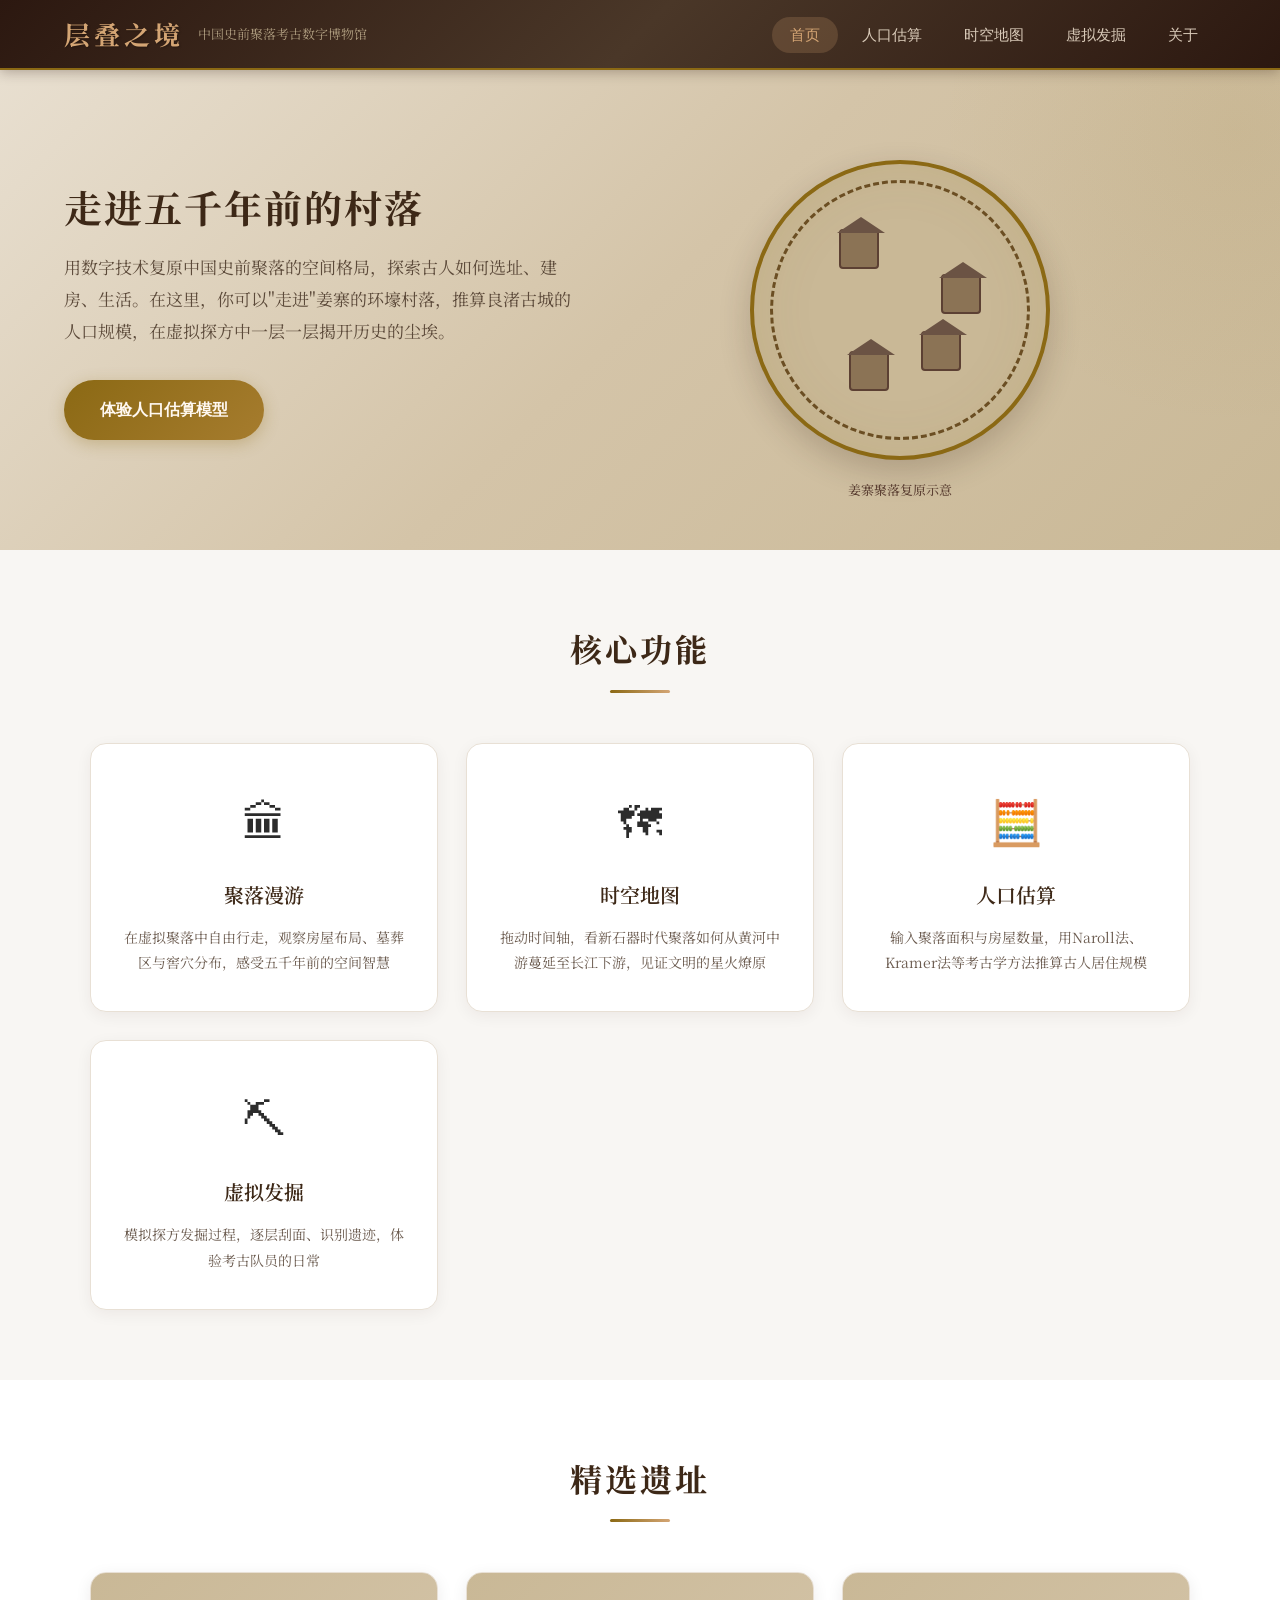
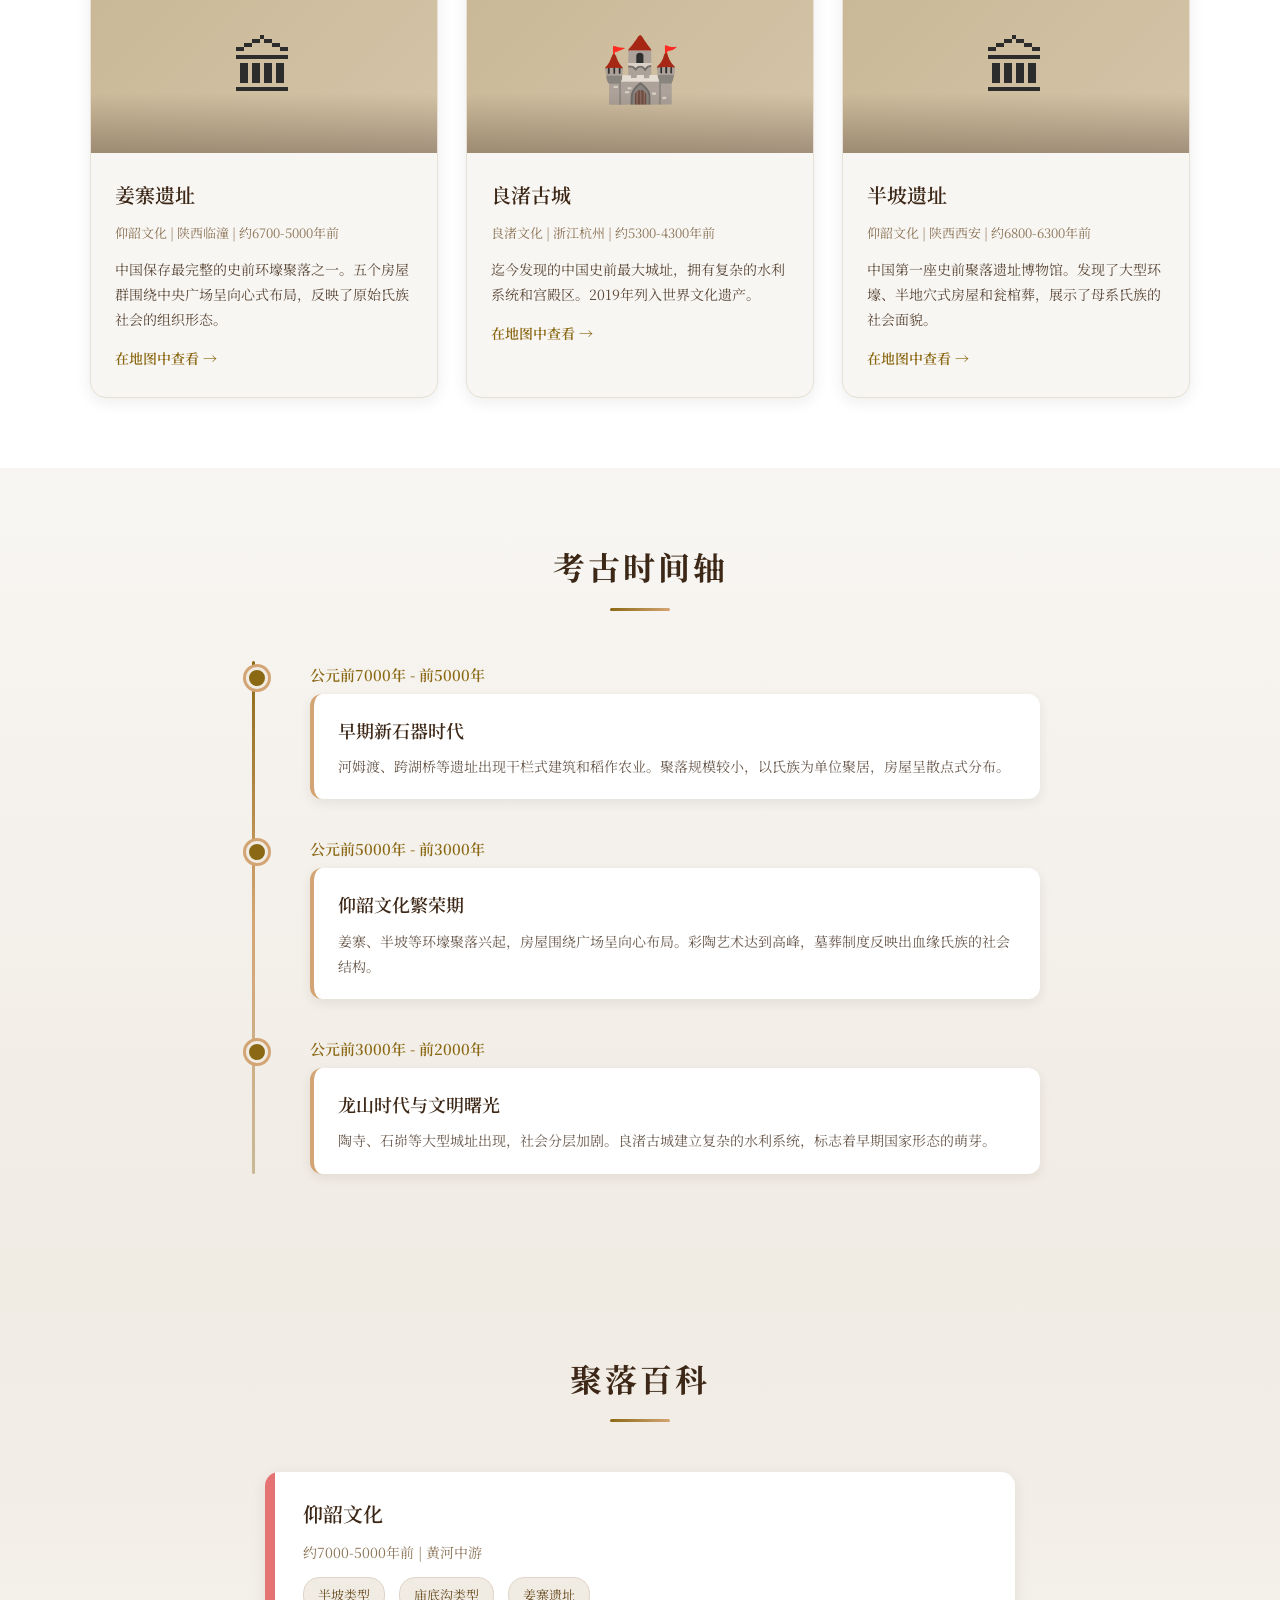
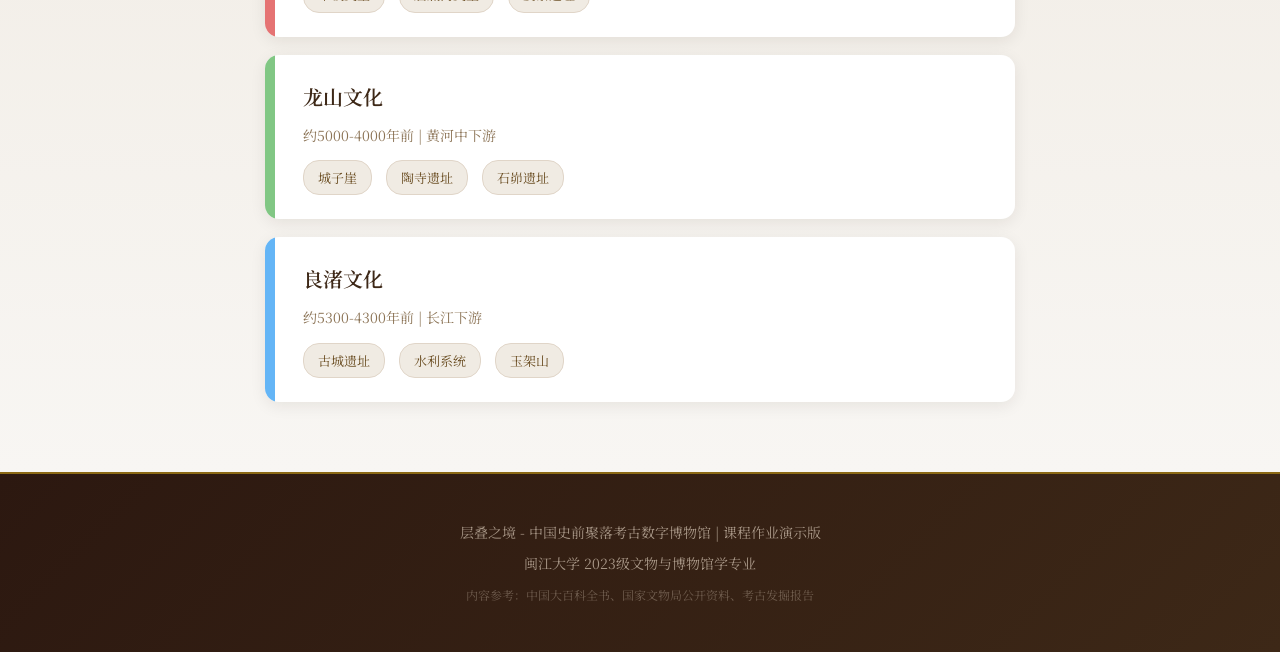
==== commit 66ac9304: "Add files via upload 更新，加模块。V4" ====
--- a/index.html
+++ b/index.html
@@ -163,7 +163,8 @@
 
     <footer class="footer">
         <p>层叠之境 - 中国史前聚落考古数字博物馆 | 课程作业演示版</p>
-        <p>闽江大学 文博专业</p>
+        <p>闽江大学 2023级文物与博物馆学专业</p>
+        <p style="font-size:12px;opacity:0.5;margin-top:8px;">内容参考：中国大百科全书、国家文物局公开资料、考古发掘报告</p>
     </footer>
 
     <script src="main.js"></script>
--- a/style.css
+++ b/style.css
@@ -1168,3 +1168,725 @@
         padding-left: 30px;
     }
 }
+
+
+/* ===== 留言板页面 ===== */
+.guestbook-page {
+    padding: 50px 5%;
+    max-width: 1000px;
+    margin: 0 auto;
+}
+
+.guestbook-header {
+    text-align: center;
+    margin-bottom: 40px;
+}
+
+.guestbook-header h1 {
+    font-size: 32px;
+    color: #3d2817;
+    font-weight: 700;
+    letter-spacing: 2px;
+    margin-bottom: 10px;
+}
+
+.guestbook-header p {
+    color: #8b7355;
+    font-size: 16px;
+}
+
+.guestbook-container {
+    display: grid;
+    grid-template-columns: 1fr 1.2fr;
+    gap: 32px;
+}
+
+.guestbook-form {
+    background: #fff;
+    border-radius: 18px;
+    padding: 32px;
+    box-shadow: 0 4px 20px rgba(44,24,16,0.08);
+    border: 1px solid #e8e0d5;
+    height: fit-content;
+}
+
+.guestbook-form h3 {
+    font-size: 20px;
+    color: #3d2817;
+    margin-bottom: 24px;
+    padding-bottom: 12px;
+    border-bottom: 2px solid #e8e0d5;
+    font-weight: 600;
+}
+
+.avatar-select {
+    display: flex;
+    flex-wrap: wrap;
+    gap: 10px;
+    margin-bottom: 8px;
+}
+
+.avatar-option {
+    font-size: 32px;
+    cursor: pointer;
+    padding: 6px;
+    border-radius: 12px;
+    transition: all 0.3s;
+    border: 2px solid transparent;
+    background: #f8f6f3;
+}
+
+.avatar-option:hover {
+    transform: scale(1.1);
+    background: #f0ebe3;
+}
+
+.avatar-option.selected {
+    border-color: #8b6914;
+    background: #f0ebe3;
+    box-shadow: 0 2px 8px rgba(139,105,20,0.2);
+}
+
+.form-group {
+    margin-bottom: 20px;
+}
+
+.form-group label {
+    display: block;
+    font-size: 14px;
+    color: #5c4a3a;
+    margin-bottom: 8px;
+    font-weight: 600;
+}
+
+.form-group input,
+.form-group textarea {
+    width: 100%;
+    padding: 12px 16px;
+    border: 2px solid #e0d5c8;
+    border-radius: 12px;
+    font-size: 15px;
+    transition: border-color 0.3s;
+    font-family: "STZhongsong", "华文中宋", serif;
+    background: #faf8f5;
+    resize: vertical;
+}
+
+.form-group input:focus,
+.form-group textarea:focus {
+    outline: none;
+    border-color: #8b6914;
+    background: #fff;
+}
+
+.char-count {
+    display: block;
+    text-align: right;
+    font-size: 12px;
+    color: #a09080;
+    margin-top: 4px;
+}
+
+.guestbook-list {
+    background: #fff;
+    border-radius: 18px;
+    padding: 32px;
+    box-shadow: 0 4px 20px rgba(44,24,16,0.08);
+    border: 1px solid #e8e0d5;
+}
+
+.guestbook-list h3 {
+    font-size: 20px;
+    color: #3d2817;
+    margin-bottom: 24px;
+    padding-bottom: 12px;
+    border-bottom: 2px solid #e8e0d5;
+    font-weight: 600;
+}
+
+.msg-count {
+    font-size: 14px;
+    color: #8b7355;
+    font-weight: 400;
+}
+
+.empty-msg {
+    text-align: center;
+    color: #a09080;
+    padding: 40px 20px;
+    font-size: 15px;
+}
+
+.message-item {
+    display: flex;
+    gap: 16px;
+    padding: 20px 0;
+    border-bottom: 1px solid #f0ebe3;
+}
+
+.message-item:last-child {
+    border-bottom: none;
+}
+
+.message-avatar {
+    font-size: 40px;
+    flex-shrink: 0;
+    width: 50px;
+    text-align: center;
+}
+
+.message-body {
+    flex: 1;
+}
+
+.message-meta {
+    display: flex;
+    justify-content: space-between;
+    align-items: center;
+    margin-bottom: 8px;
+}
+
+.message-name {
+    font-weight: 600;
+    color: #3d2817;
+    font-size: 15px;
+}
+
+.message-time {
+    font-size: 12px;
+    color: #a09080;
+}
+
+.message-content {
+    font-size: 14px;
+    color: #5c4a3a;
+    line-height: 1.8;
+    word-break: break-all;
+}
+
+/* ===== 测验页面 ===== */
+.quiz-page {
+    padding: 50px 5%;
+    max-width: 900px;
+    margin: 0 auto;
+}
+
+.quiz-header {
+    text-align: center;
+    margin-bottom: 40px;
+}
+
+.quiz-header h1 {
+    font-size: 32px;
+    color: #3d2817;
+    font-weight: 700;
+    letter-spacing: 2px;
+    margin-bottom: 10px;
+}
+
+.quiz-header p {
+    color: #8b7355;
+    font-size: 16px;
+}
+
+.difficulty-select {
+    background: #fff;
+    border-radius: 18px;
+    padding: 36px;
+    box-shadow: 0 4px 20px rgba(44,24,16,0.08);
+    border: 1px solid #e8e0d5;
+    margin-bottom: 40px;
+}
+
+.difficulty-select h3 {
+    font-size: 22px;
+    color: #3d2817;
+    margin-bottom: 28px;
+    text-align: center;
+    font-weight: 600;
+}
+
+.difficulty-cards {
+    display: grid;
+    grid-template-columns: repeat(3, 1fr);
+    gap: 24px;
+}
+
+.difficulty-card {
+    background: #f8f6f3;
+    border-radius: 16px;
+    padding: 32px 24px;
+    text-align: center;
+    cursor: pointer;
+    transition: all 0.4s;
+    border: 2px solid #e8e0d5;
+}
+
+.difficulty-card:hover {
+    transform: translateY(-6px);
+    box-shadow: 0 12px 32px rgba(44,24,16,0.12);
+    border-color: #d4a574;
+}
+
+.diff-icon {
+    font-size: 36px;
+    margin-bottom: 14px;
+}
+
+.difficulty-card h4 {
+    font-size: 20px;
+    color: #3d2817;
+    margin-bottom: 10px;
+    font-weight: 600;
+}
+
+.difficulty-card p {
+    font-size: 13px;
+    color: #8b7355;
+    margin-bottom: 14px;
+    line-height: 1.7;
+}
+
+.diff-tag {
+    display: inline-block;
+    background: linear-gradient(135deg, #8b6914, #a67c2e);
+    color: #fff8f0;
+    padding: 6px 16px;
+    border-radius: 16px;
+    font-size: 13px;
+    font-weight: 600;
+}
+
+.quiz-area {
+    background: #fff;
+    border-radius: 18px;
+    padding: 36px;
+    box-shadow: 0 4px 20px rgba(44,24,16,0.08);
+    border: 1px solid #e8e0d5;
+    margin-bottom: 40px;
+}
+
+.quiz-progress {
+    display: flex;
+    align-items: center;
+    gap: 16px;
+    margin-bottom: 28px;
+    font-size: 15px;
+    color: #8b7355;
+    font-weight: 600;
+}
+
+.question-card {
+    margin-bottom: 28px;
+}
+
+.question-text {
+    font-size: 18px;
+    color: #3d2817;
+    font-weight: 600;
+    margin-bottom: 20px;
+    line-height: 1.7;
+    padding: 20px 24px;
+    background: #f8f6f3;
+    border-radius: 12px;
+    border-left: 4px solid #8b6914;
+}
+
+.options {
+    display: flex;
+    flex-direction: column;
+    gap: 12px;
+}
+
+.option-btn {
+    padding: 16px 20px;
+    border: 2px solid #e0d5c8;
+    border-radius: 12px;
+    background: #faf8f5;
+    font-size: 15px;
+    color: #5c4a3a;
+    cursor: pointer;
+    transition: all 0.3s;
+    text-align: left;
+    font-family: "STZhongsong", "华文中宋", serif;
+}
+
+.option-btn:hover {
+    border-color: #d4a574;
+    background: #f0ebe3;
+}
+
+.option-btn.selected {
+    border-color: #8b6914;
+    background: linear-gradient(135deg, #f0ebe3, #e8dfd0);
+    color: #3d2817;
+    font-weight: 600;
+}
+
+.quiz-nav {
+    display: flex;
+    justify-content: center;
+    gap: 16px;
+}
+
+.btn-prev, .btn-next, .btn-submit {
+    padding: 14px 32px;
+    border: none;
+    border-radius: 12px;
+    font-size: 15px;
+    font-weight: 600;
+    cursor: pointer;
+    transition: all 0.3s;
+    font-family: "STZhongsong", "华文中宋", serif;
+}
+
+.btn-prev {
+    background: #f0ebe3;
+    color: #6b5b4f;
+}
+
+.btn-prev:hover {
+    background: #e0d5c8;
+}
+
+.btn-next {
+    background: linear-gradient(135deg, #8b6914, #a67c2e);
+    color: #fff8f0;
+}
+
+.btn-next:hover {
+    background: linear-gradient(135deg, #a67c2e, #c49a3b);
+}
+
+.btn-submit {
+    background: linear-gradient(135deg, #2e7d32, #4caf50);
+    color: #fff;
+}
+
+.btn-submit:hover {
+    background: linear-gradient(135deg, #388e3c, #66bb6a);
+}
+
+.result-area {
+    background: #fff;
+    border-radius: 18px;
+    padding: 36px;
+    box-shadow: 0 4px 20px rgba(44,24,16,0.08);
+    border: 1px solid #e8e0d5;
+    margin-bottom: 40px;
+    text-align: center;
+}
+
+.result-score {
+    margin-bottom: 28px;
+}
+
+.score-circle {
+    width: 160px;
+    height: 160px;
+    border-radius: 50%;
+    background: linear-gradient(135deg, #8b6914, #a67c2e);
+    display: flex;
+    flex-direction: column;
+    align-items: center;
+    justify-content: center;
+    margin: 0 auto 20px;
+    box-shadow: 0 8px 24px rgba(139,105,20,0.3);
+}
+
+.score-num {
+    font-size: 56px;
+    font-weight: 700;
+    color: #fff8f0;
+    line-height: 1;
+}
+
+.score-total {
+    font-size: 20px;
+    color: rgba(255,248,240,0.8);
+}
+
+.score-text {
+    font-size: 20px;
+    color: #3d2817;
+    font-weight: 600;
+}
+
+.result-detail {
+    text-align: left;
+    margin-bottom: 28px;
+}
+
+.result-detail h4 {
+    font-size: 18px;
+    color: #3d2817;
+    margin-bottom: 16px;
+    text-align: center;
+    font-weight: 600;
+}
+
+.result-item {
+    padding: 16px 20px;
+    border-radius: 12px;
+    margin-bottom: 12px;
+    border: 1px solid #e8e0d5;
+}
+
+.result-item.correct {
+    background: #e8f5e9;
+    border-color: #81c784;
+}
+
+.result-item.wrong {
+    background: #ffebee;
+    border-color: #ef9a9a;
+}
+
+.result-item p {
+    margin: 4px 0;
+    font-size: 14px;
+}
+
+.result-item .explain {
+    color: #8b6914;
+    margin-top: 8px;
+    padding-top: 8px;
+    border-top: 1px dashed #e0d5c8;
+}
+
+.result-actions {
+    display: flex;
+    justify-content: center;
+    gap: 16px;
+}
+
+.leaderboard-section {
+    background: #fff;
+    border-radius: 18px;
+    padding: 36px;
+    box-shadow: 0 4px 20px rgba(44,24,16,0.08);
+    border: 1px solid #e8e0d5;
+}
+
+.leaderboard-section h3 {
+    font-size: 22px;
+    color: #3d2817;
+    margin-bottom: 20px;
+    text-align: center;
+    font-weight: 600;
+}
+
+.leaderboard-tabs {
+    display: flex;
+    justify-content: center;
+    gap: 12px;
+    margin-bottom: 24px;
+}
+
+.leaderboard-tabs .tab {
+    padding: 10px 24px;
+    border-radius: 24px;
+    cursor: pointer;
+    font-size: 14px;
+    transition: all 0.3s;
+    border: 2px solid #e0d5c8;
+    color: #8b7355;
+    background: #faf8f5;
+}
+
+.leaderboard-tabs .tab.active,
+.leaderboard-tabs .tab:hover {
+    background: linear-gradient(135deg, #8b6914, #a67c2e);
+    color: #fff8f0;
+    border-color: #8b6914;
+}
+
+.leaderboard-table {
+    width: 100%;
+    border-collapse: collapse;
+    font-size: 14px;
+}
+
+.leaderboard-table th {
+    background: #f0ebe3;
+    color: #3d2817;
+    padding: 14px 12px;
+    text-align: center;
+    font-weight: 600;
+}
+
+.leaderboard-table td {
+    padding: 12px;
+    text-align: center;
+    border-bottom: 1px solid #f0ebe3;
+    color: #5c4a3a;
+}
+
+.leaderboard-table tr:hover {
+    background: #faf8f5;
+}
+
+/* ===== 响应式补充 ===== */
+@media (max-width: 768px) {
+    .guestbook-container {
+        grid-template-columns: 1fr;
+    }
+    .difficulty-cards {
+        grid-template-columns: 1fr;
+    }
+    .result-actions {
+        flex-direction: column;
+    }
+    .quiz-nav {
+        flex-direction: column;
+    }
+}
+
+
+/* ===== 文化详情页 ===== */
+.culture-detail-page {
+    padding-bottom: 50px;
+}
+
+.culture-hero {
+    padding: 60px 5%;
+    text-align: center;
+    color: #fff;
+    position: relative;
+}
+
+.culture-hero h1 {
+    font-size: 42px;
+    font-weight: 700;
+    letter-spacing: 4px;
+    margin-bottom: 12px;
+    text-shadow: 1px 1px 3px rgba(0,0,0,0.2);
+}
+
+.culture-subtitle {
+    font-size: 16px;
+    opacity: 0.9;
+    margin-bottom: 8px;
+}
+
+.culture-region {
+    font-size: 14px;
+    opacity: 0.8;
+}
+
+.culture-content {
+    max-width: 850px;
+    margin: 0 auto;
+    padding: 40px 5%;
+}
+
+.culture-section {
+    background: #fff;
+    border-radius: 16px;
+    padding: 28px 32px;
+    margin-bottom: 20px;
+    box-shadow: 0 4px 16px rgba(44,24,16,0.08);
+    border: 1px solid #e8e0d5;
+}
+
+.culture-section h2 {
+    font-size: 20px;
+    color: #3d2817;
+    margin-bottom: 16px;
+    font-weight: 600;
+    padding-bottom: 10px;
+    border-bottom: 2px solid #e8e0d5;
+}
+
+.culture-section p {
+    font-size: 15px;
+    color: #5c4a3a;
+    line-height: 1.9;
+    margin-bottom: 12px;
+}
+
+.culture-section strong {
+    color: #8b6914;
+}
+
+.site-links {
+    display: flex;
+    flex-direction: column;
+    gap: 12px;
+}
+
+.site-link-card {
+    display: flex;
+    align-items: center;
+    gap: 16px;
+    padding: 16px 20px;
+    background: #f8f6f3;
+    border-radius: 12px;
+    text-decoration: none;
+    color: inherit;
+    transition: all 0.3s;
+    border: 1px solid #e8e0d5;
+}
+
+.site-link-card:hover {
+    background: #f0ebe3;
+    transform: translateX(6px);
+    border-color: #d4a574;
+}
+
+.site-link-icon {
+    font-size: 32px;
+    flex-shrink: 0;
+}
+
+.site-link-card h4 {
+    font-size: 16px;
+    color: #3d2817;
+    margin-bottom: 4px;
+    font-weight: 600;
+}
+
+.site-link-card p {
+    font-size: 13px;
+    color: #8b7355;
+    margin: 0;
+}
+
+/* ===== 虚拟发掘遗物样式 ===== */
+.artifact-emoji {
+    font-size: 28px;
+    animation: popIn 0.4s ease;
+}
+
+.dug-mark {
+    font-size: 20px;
+    color: #8b6914;
+    font-weight: bold;
+}
+
+@keyframes popIn {
+    0% { transform: scale(0); opacity: 0; }
+    60% { transform: scale(1.3); }
+    100% { transform: scale(1); opacity: 1; }
+}
+
+.dig-cell.dug {
+    animation: digReveal 0.5s ease;
+}
+
+@keyframes digReveal {
+    0% { transform: scale(1); }
+    50% { transform: scale(0.9); }
+    100% { transform: scale(1); }
+}
+
+/* ===== 响应式补充 ===== */
+@media (max-width: 768px) {
+    .culture-hero h1 {
+        font-size: 30px;
+    }
+    .site-link-card {
+        flex-direction: column;
+        text-align: center;
+    }
+}
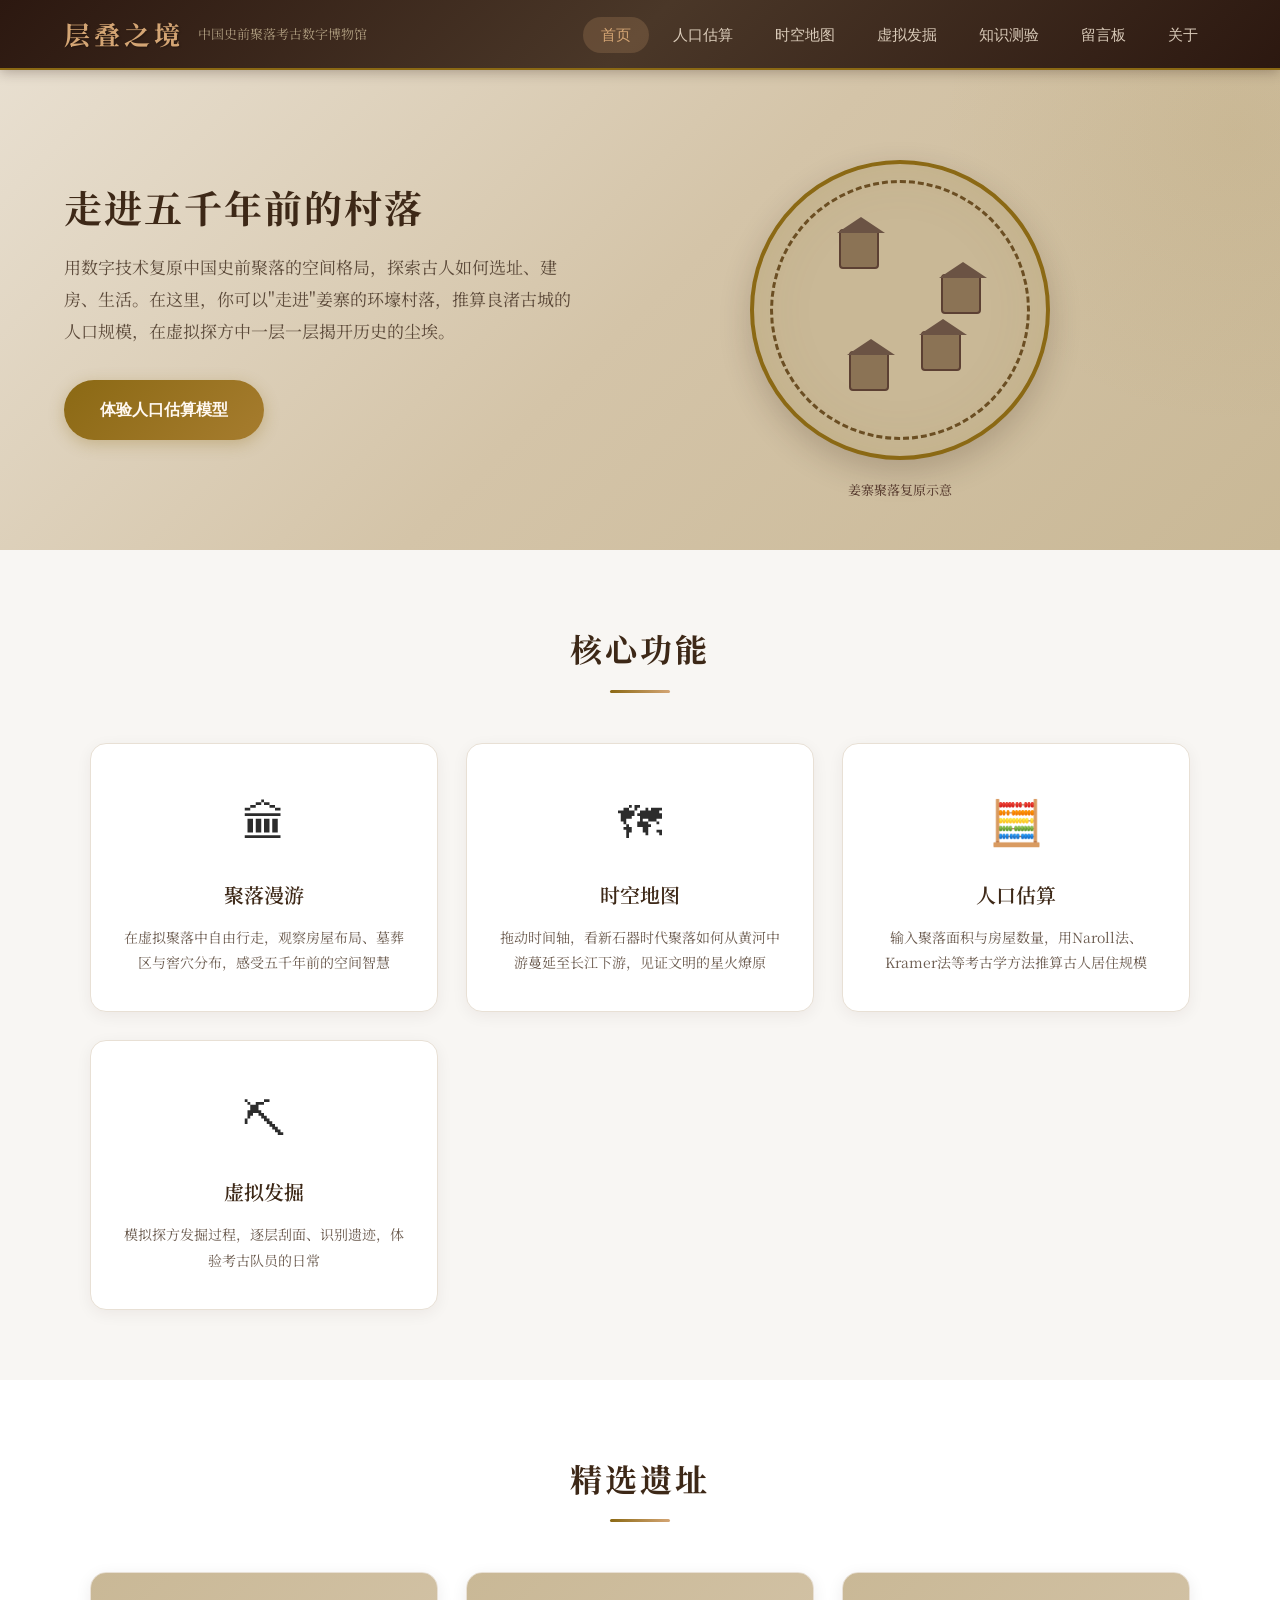
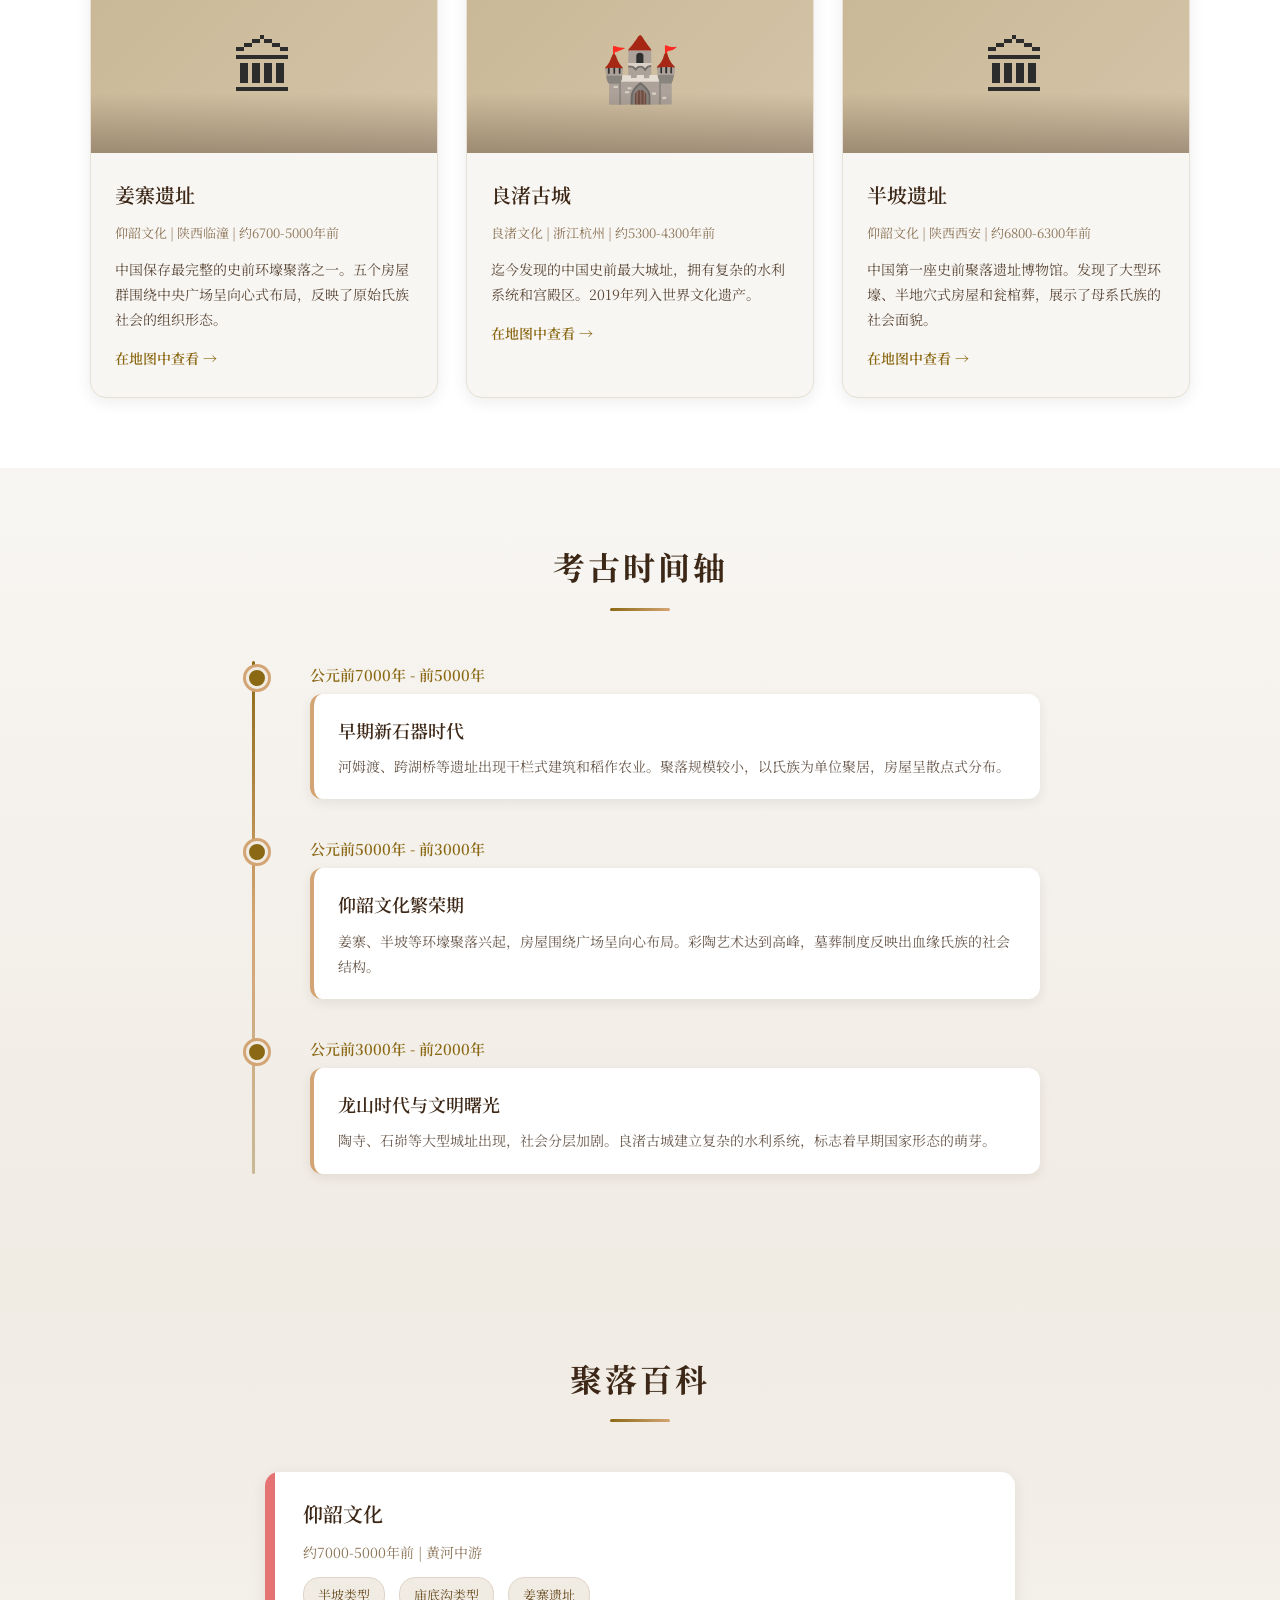
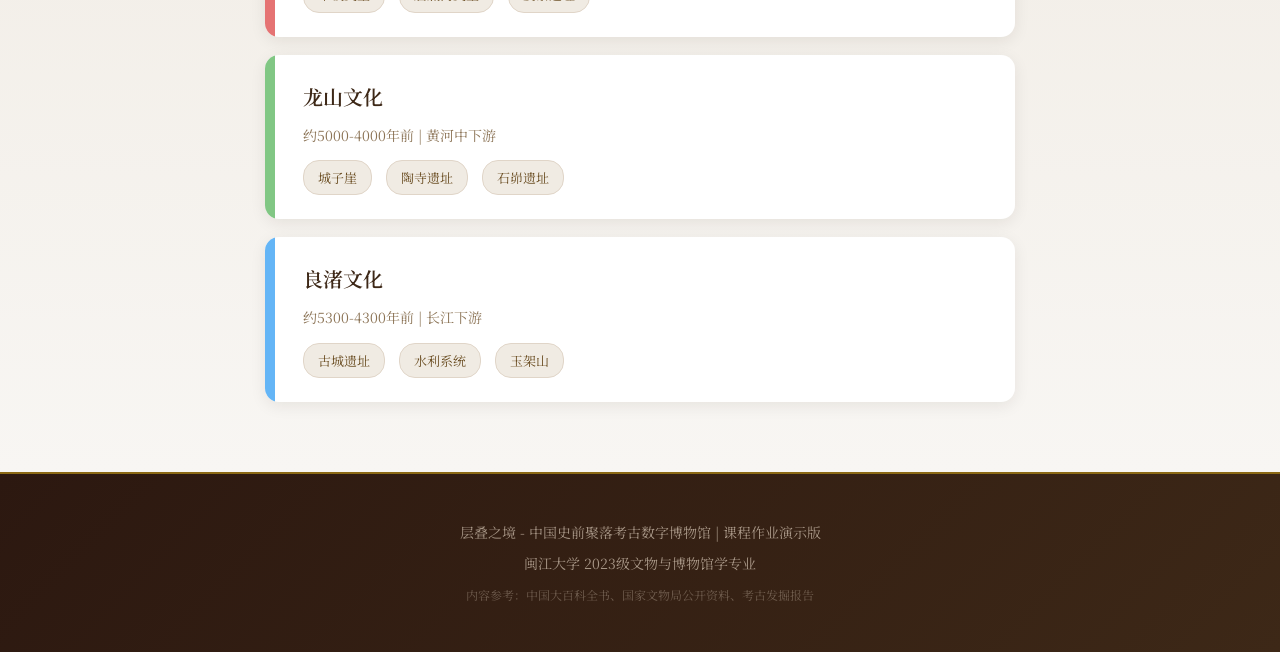
==== commit d09ab544: "Add files via upload V4更新导航栏" ====
--- a/index.html
+++ b/index.html
@@ -17,6 +17,8 @@
             <li><a href="calculator.html">人口估算</a></li>
             <li><a href="map.html">时空地图</a></li>
             <li><a href="dig.html">虚拟发掘</a></li>
+            <li><a href="quiz.html">知识测验</a></li>
+            <li><a href="guestbook.html">留言板</a></li>
             <li><a href="about.html">关于</a></li>
         </ul>
     </nav>
--- a/style.css
+++ b/style.css
@@ -1029,77 +1029,42 @@
     border: 1px solid #e8e0d5;
 }
 
-.dig-grid {
-    display: grid;
-    grid-template-columns: repeat(5, 1fr);
-    gap: 8px;
-    margin-bottom: 28px;
-}
-
-.dig-cell {
-    aspect-ratio: 1;
-    background: linear-gradient(180deg, #c9b896 0%, #b8a078 30%, #a08860 60%, #8b7355 100%);
-    border-radius: 8px;
-    cursor: pointer;
-    display: flex;
-    align-items: center;
-    justify-content: center;
-    font-size: 24px;
-    transition: all 0.4s;
-    border: 2px solid #a08860;
-    position: relative;
-    overflow: hidden;
-}
-
-.dig-cell:hover {
-    transform: scale(1.05);
-    box-shadow: 0 4px 12px rgba(139,105,20,0.3);
-}
-
-.dig-cell.dug {
-    background: #f0ebe3;
-    border-color: #c9b896;
-}
-
-.dig-cell .layer-indicator {
-    position: absolute;
-    bottom: 4px;
-    right: 4px;
-    font-size: 10px;
-    color: rgba(255,255,255,0.7);
-    background: rgba(0,0,0,0.3);
-    padding: 2px 6px;
-    border-radius: 4px;
-}
-
-.dig-info {
-    background: #f8f6f3;
-    padding: 24px;
+/* 醒目的发掘结果横幅 */
+.dig-result-banner {
+    background: linear-gradient(135deg, #f0ebe3, #e8dfd0);
+    border: 2px solid #d4a574;
     border-radius: 14px;
-    border: 1px solid #e8e0d5;
-}
-
-.dig-info h3 {
-    font-size: 18px;
-    color: #3d2817;
-    margin-bottom: 14px;
-    font-weight: 600;
-}
-
-.dig-info p {
-    font-size: 14px;
-    color: #5c4a3a;
-    line-height: 1.9;
-    margin-bottom: 8px;
-}
-
-.dig-progress {
+    padding: 20px 28px;
+    margin-bottom: 20px;
     display: flex;
     align-items: center;
     gap: 16px;
-    margin-top: 20px;
-    padding-top: 20px;
-    border-top: 1px solid #e0d5c8;
+    box-shadow: 0 4px 12px rgba(139,105,20,0.15);
+}
+
+.result-icon {
+    font-size: 36px;
+    flex-shrink: 0;
+}
+
+.result-text {
+    font-size: 18px;
+    color: #3d2817;
+    line-height: 1.6;
+    flex: 1;
+}
+
+@keyframes highlightPulse {
+    0% { transform: scale(1); box-shadow: 0 4px 12px rgba(139,105,20,0.15); }
+    50% { transform: scale(1.02); box-shadow: 0 6px 20px rgba(139,105,20,0.3); }
+    100% { transform: scale(1); box-shadow: 0 4px 12px rgba(139,105,20,0.15); }
+}
+
+.dig-progress {
+    display: flex;
+    align-items: center;
+    gap: 16px;
+    margin-bottom: 20px;
 }
 
 .progress-bar {
@@ -1116,6 +1081,70 @@
     border-radius: 6px;
     transition: width 0.5s;
     width: 0%;
+}
+
+.dig-grid {
+    display: grid;
+    grid-template-columns: repeat(5, 1fr);
+    gap: 8px;
+    margin-bottom: 28px;
+}
+
+.dig-cell {
+    aspect-ratio: 1;
+    border-radius: 8px;
+    cursor: pointer;
+    display: flex;
+    align-items: center;
+    justify-content: center;
+    font-size: 24px;
+    transition: all 0.4s;
+    border: 2px solid;
+    position: relative;
+    overflow: hidden;
+}
+
+.dig-cell:hover {
+    transform: scale(1.05);
+    box-shadow: 0 4px 12px rgba(139,105,20,0.3);
+}
+
+.dig-cell.dug {
+    background: #f0ebe3 !important;
+    border-color: #c9b896 !important;
+}
+
+.dig-cell .layer-indicator {
+    position: absolute;
+    top: 4px;
+    left: 4px;
+    font-size: 11px;
+    color: rgba(255,255,255,0.9);
+    background: rgba(0,0,0,0.35);
+    padding: 2px 6px;
+    border-radius: 4px;
+    font-weight: 600;
+}
+
+.dig-info {
+    background: #f8f6f3;
+    padding: 24px;
+    border-radius: 14px;
+    border: 1px solid #e8e0d5;
+}
+
+.dig-info h3 {
+    font-size: 18px;
+    color: #3d2817;
+    margin-bottom: 14px;
+    font-weight: 600;
+}
+
+.dig-info p {
+    font-size: 14px;
+    color: #5c4a3a;
+    line-height: 1.9;
+    margin-bottom: 8px;
 }
 
 /* ===== 响应式 ===== */
@@ -1890,3 +1919,112 @@
         text-align: center;
     }
 }
+
+
+/* ===== 动态聚落示意图 ===== */
+.settlement-visual {
+    background: linear-gradient(180deg, #e8dfd0 0%, #d4c4a8 100%);
+    border-radius: 16px;
+    padding: 20px;
+    margin-bottom: 24px;
+    border: 2px solid #c9b896;
+    box-shadow: inset 0 0 20px rgba(139,105,20,0.1);
+}
+
+.visual-title {
+    text-align: center;
+    font-size: 14px;
+    color: #5c4a3a;
+    margin-bottom: 12px;
+    font-weight: 600;
+}
+
+.visual-scene {
+    position: relative;
+    height: 160px;
+    background: linear-gradient(180deg, #c9e6f0 0%, #d4c4a8 60%, #8b7355 100%);
+    border-radius: 12px;
+    overflow: hidden;
+    margin-bottom: 12px;
+}
+
+.visual-ground {
+    position: absolute;
+    bottom: 0;
+    left: 0;
+    right: 0;
+    height: 40%;
+    background: linear-gradient(180deg, #b8a078 0%, #8b7355 100%);
+}
+
+.visual-houses {
+    position: absolute;
+    bottom: 35%;
+    left: 0;
+    right: 0;
+    height: 60%;
+    z-index: 2;
+}
+
+.v-house {
+    position: absolute;
+    width: 16px;
+    height: 12px;
+    background: #8b6914;
+    border-radius: 2px;
+    box-shadow: 0 2px 4px rgba(0,0,0,0.2);
+}
+
+.v-house::after {
+    content: '';
+    position: absolute;
+    top: -6px;
+    left: -2px;
+    width: 0;
+    height: 0;
+    border-left: 10px solid transparent;
+    border-right: 10px solid transparent;
+    border-bottom: 7px solid #6b4e23;
+}
+
+.visual-people {
+    position: absolute;
+    bottom: 5%;
+    left: 0;
+    right: 0;
+    height: 35%;
+    z-index: 3;
+}
+
+.v-person {
+    position: absolute;
+    width: 8px;
+    height: 8px;
+    background: #3d2817;
+    border-radius: 50%;
+    box-shadow: 0 1px 2px rgba(0,0,0,0.3);
+}
+
+.v-person::after {
+    content: '';
+    position: absolute;
+    bottom: -6px;
+    left: 2px;
+    width: 4px;
+    height: 5px;
+    background: #3d2817;
+    border-radius: 1px;
+}
+
+.visual-info {
+    display: flex;
+    justify-content: center;
+    gap: 24px;
+    font-size: 14px;
+    color: #5c4a3a;
+}
+
+.visual-info strong {
+    color: #8b6914;
+    font-size: 18px;
+}
